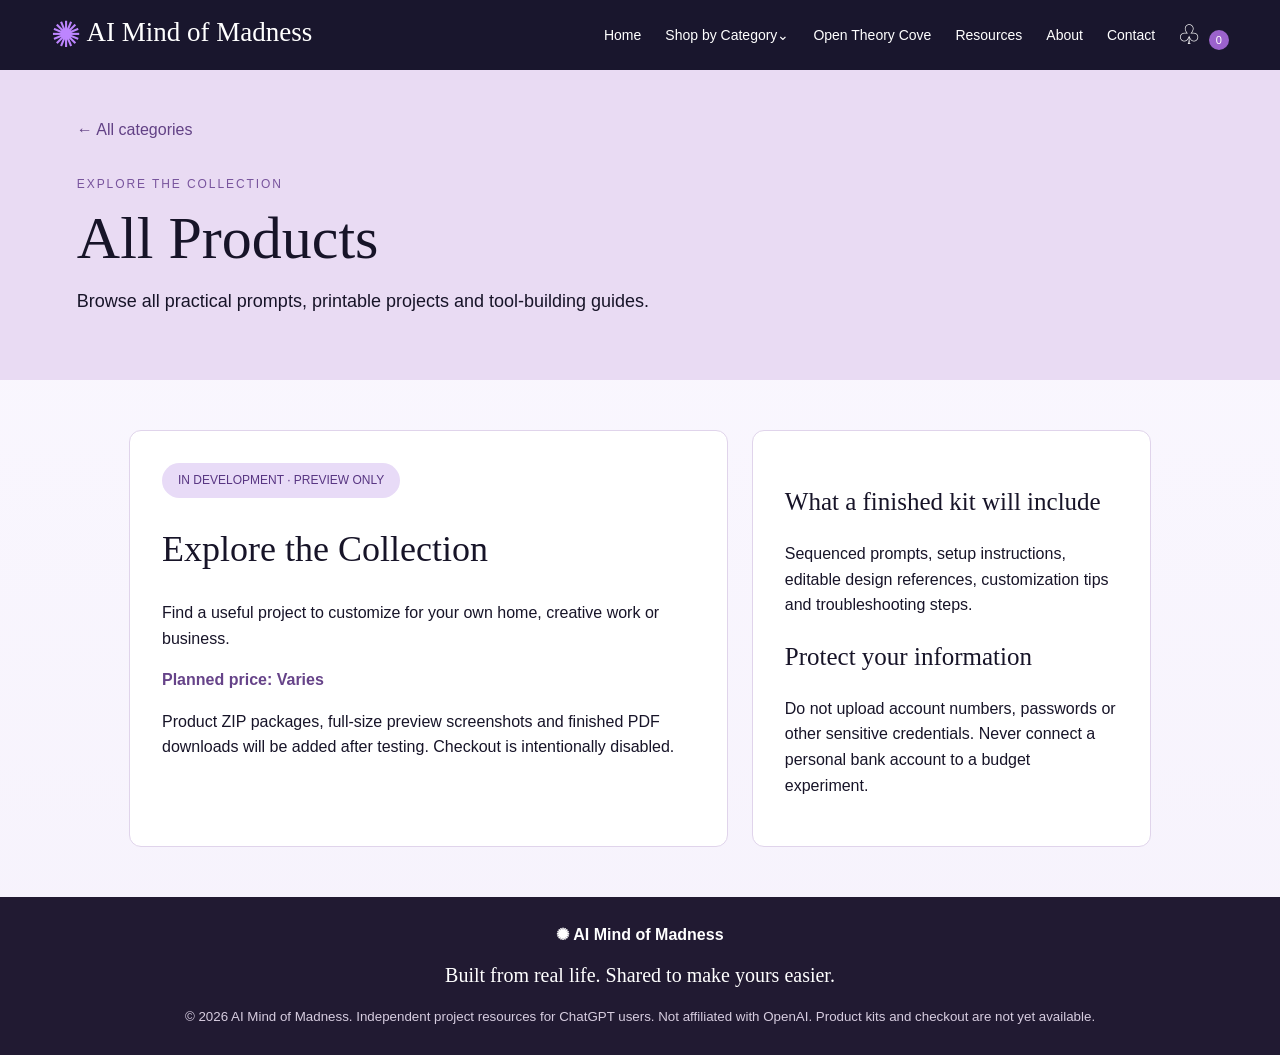
==== all-products.html @ a6c12e16 "Publish rebuilt AI Mind of Madness storefront and six category pages; preserve old site separately" ====
<!doctype html><html lang="en"><head><meta charset="utf-8"><meta name="viewport" content="width=device-width,initial-scale=1"><title>All Products | AI Mind of Madness</title><meta name="description" content="Browse all practical prompts, printable projects and tool-building guides."><link rel="stylesheet" href="/style.css"><script src="/site.js" defer></script></head><body><a class="skip" href="#main">Skip to content</a><header class="top"><a class="brand" href="/"><span class="brain">✺</span> AI Mind of Madness</a><button class="menu-toggle" aria-expanded="false" aria-controls="nav">☰ <span class="sr">Open menu</span></button><nav id="nav" aria-label="Main menu"><a href="/">Home</a><div class="drop"><button class="dropbtn" aria-expanded="false">Shop by Category⌄</button><div class="dropdown"><a href="/household.html">Household Tools & Tips</a><a href="/open-theory-cove.html">Open Theory Cove</a><a href="/etsy-sellers.html">Etsy Sellers</a><a href="/amazon-kdp.html">Amazon KDP Sellers</a><a href="/business.html">Business & Productivity</a><a href="/all-products.html">All Products</a></div></div><a href="/open-theory-cove.html">Open Theory Cove</a><a href="/#how">Resources</a><a href="/#about">About</a><a href="mailto:hello@aimindofmadness.com">Contact</a></nav><span class="cart" title="Purchases not yet available">♧ <small>0</small></span></header><main id="main"><section class="inner-hero"><div class="inner-photo" style="background-image:url('https://images.unsplash.com/photo-1456324504439-367cee3b3c32?auto=format&fit=crop&w=1400&q=80')"></div><div class="inner-content"><a href="/#categories">← All categories</a><span class="eyebrow">EXPLORE THE COLLECTION</span><h1>All Products</h1><p>Browse all practical prompts, printable projects and tool-building guides.</p></div></section><section class="inner-body"><article class="product"><span class="pill">IN DEVELOPMENT · PREVIEW ONLY</span><h2>Explore the Collection</h2><p>Find a useful project to customize for your own home, creative work or business.</p><p class="price">Planned price: Varies</p><p>Product ZIP packages, full-size preview screenshots and finished PDF downloads will be added after testing. Checkout is intentionally disabled.</p></article><aside class="product"><h3>What a finished kit will include</h3><p>Sequenced prompts, setup instructions, editable design references, customization tips and troubleshooting steps.</p><h3>Protect your information</h3><p>Do not upload account numbers, passwords or other sensitive credentials. Never connect a personal bank account to a budget experiment.</p></aside></section></main><footer><strong>✺ AI Mind of Madness</strong><p>Built from real life. Shared to make yours easier.</p><small>© 2026 AI Mind of Madness. Independent project resources for ChatGPT users. Not affiliated with OpenAI. Product kits and checkout are not yet available.</small></footer></body></html>
---- style.css ----
:root{--dark:#19162d;--purple:#65408d;--lav:#eee5fa;--ink:#171428;--line:#d7c4ec}*{box-sizing:border-box}html{scroll-behavior:smooth}body{margin:0;color:var(--ink);font-family:Arial,Helvetica,sans-serif;background:linear-gradient(#fbf9ff,#f6f2fc)}a{text-decoration:none;color:inherit}button{font:inherit;cursor:pointer}.skip{position:absolute;left:-9999px}.skip:focus{left:12px;top:12px;z-index:99;background:white;padding:12px}.top{height:70px;display:flex;align-items:center;gap:22px;padding:0 4%;background:var(--dark);color:white;position:relative;z-index:10}.brand{font:27px Georgia,serif;white-space:nowrap}.brain{color:#bd85ff;font-size:36px;vertical-align:middle}.top nav{display:flex;align-items:center;gap:24px;margin-left:auto;font-size:14px}.top nav>a:hover,.dropbtn:hover{color:#dfb9ff}.drop{position:relative}.dropbtn{background:none;border:none;color:inherit;padding:14px 0}.dropdown{display:none;position:absolute;top:100%;background:#fff;box-shadow:0 12px 25px #0003;color:#1b162e;min-width:215px;padding:8px;border-radius:5px}.drop:hover .dropdown,.drop.open .dropdown{display:grid}.dropdown a{padding:11px;border-radius:3px}.dropdown a:hover{background:#f0e7fb}.cart{font-size:27px;white-space:nowrap}.cart small{background:#9b62cc;border-radius:20px;font-size:11px;padding:4px 7px}.menu-toggle{display:none;color:#fff;background:none;border:0}.hero{position:relative;min-height:320px;isolation:isolate;overflow:hidden;background:radial-gradient(ellipse at 50% 45%,#70537b,#1f1933)}.hero-bg{position:absolute;inset:0;z-index:-1;background:linear-gradient(90deg,#1a152d44,#39264188 33%,#39264188 68%,#1a152d33),url('https://images.unsplash.com/photo-1497366216548-37526070297c?auto=format&fit=crop&w=1800&q=80') center/cover;filter:saturate(.85)}.hero-copy{text-align:center;padding:34px 4% 25px;color:#fff}.hero h1{font:clamp(29px,3.4vw,51px) Georgia,serif;margin:0 0 14px;text-shadow:0 2px 15px #211229}.hero-copy>p{max-width:850px;margin:0 auto;font-size:clamp(15px,1.5vw,20px);line-height:1.6}.benefits{display:flex;justify-content:center;gap:clamp(18px,5vw,85px);margin-top:28px}.benefits>div{text-align:left;display:grid;grid-template-columns:45px 1fr;column-gap:14px}.benefits span{grid-row:span 2;width:44px;height:44px;border-radius:50%;display:grid;place-items:center;background:#dec9fa;color:#533478;font-size:25px}.benefits b{font-size:15px;align-self:end}.benefits small{font-size:12px;align-self:start;margin-top:6px}.browse{padding:20px 2.5% 14px}.section-title{text-align:center;font:clamp(27px,3vw,39px) Georgia,serif;margin:0 0 20px}.cards{display:grid;grid-template-columns:repeat(6,minmax(0,1fr));gap:12px}.cat{border-radius:11px;overflow:hidden;min-height:215px;position:relative;background:#ede2f7;box-shadow:0 5px 14px #523b6820;display:flex;flex-direction:column}.c1{background:#e7eddd}.c2{background:#e9def8}.c3{background:#ffe7e1}.c4{background:#d8eaf9}.c5{background:#dfeded}.c6{background:#eee2f0}.cat-photo{height:77px;background-size:cover;background-position:center;opacity:.82}.cat-info{padding:0 13px 38px;position:relative;flex:1}.cat-icon{position:absolute;right:12px;top:-33px;font-size:28px;color:#48246d;background:#fffd;padding:2px 7px;border-radius:8px}.cat h3{font:clamp(18px,1.55vw,25px) Georgia,serif;line-height:1.07;margin:10px 0}.cat p{font-size:12px;line-height:1.45;margin:0}.arrow{position:absolute;right:10px;bottom:10px;background:#8863ae;color:white;border-radius:50%;padding:6px}.cat:hover{transform:translateY(-3px)}.feature-wrap{display:grid;grid-template-columns:2.2fr 1fr;gap:16px;padding:15px 2.5% 35px}.feature{display:grid;grid-template-columns:1.05fr 1fr;background:#fcfaff;border:1px solid #e4d9ee;border-radius:12px;overflow:hidden}.feature-image{background:linear-gradient(135deg,#c8d5bf,#f2dff4);padding:25px;display:grid;place-items:center}.screen{background:#f9f6ff;border:9px solid #33303a;border-radius:13px;width:100%;max-width:410px;box-shadow:0 22px 20px #21142544;padding-bottom:12px}.screen-bar{background:#725098;color:white;padding:14px 10px;font-size:12px}.screen-bar i{float:right;font-size:10px}.metrics{display:flex;gap:5px;padding:9px}.metrics span{flex:1;background:#e9d5fb;padding:9px 4px;font-size:9px;text-align:center}.metrics span:nth-child(2){background:#f3d8ed}.metrics span:nth-child(3){background:#d7ebe6}.metrics b{font-size:14px;display:block;margin-top:4px}.graph{display:flex;align-items:end;gap:11px;height:76px;margin:4px 15px 0;border-bottom:2px solid #ccc}.graph i{background:#baa2df;flex:1;max-width:37px}.feature-copy{padding:25px 27px}.pill{font-size:12px;border-radius:100px;background:#e8dbf7;color:#583582;display:inline-block;padding:8px 16px}.feature-copy h2,.how h2{font:clamp(23px,2vw,34px) Georgia,serif;margin:16px 0}.feature-copy p,.how p{font-size:14px;line-height:1.6}.actions{display:flex;gap:10px;flex-wrap:wrap;margin-top:19px}.btn{background:#8258ac;color:#fff;border-radius:8px;padding:12px 18px;display:inline-block;font-size:13px}.btn.outline{background:transparent;border:1px solid #8258ac;color:#53337a}.how{background:#eee4f8;border-radius:13px;padding:18px 26px}.how ol{counter-reset:steps;list-style:none;padding:0}.how li{counter-increment:steps;display:flex;align-items:center;gap:13px;font-size:14px;margin:16px 0}.how li:before{content:counter(steps);background:#d7bcef;color:#3b2159;font-weight:bold;border-radius:50%;padding:10px 14px}.values{padding:23px 3%;display:grid;grid-template-columns:repeat(4,1fr);background:linear-gradient(90deg,#ebdffc,#e7def3)}.values>div{border-right:1px solid #ad8bc9;padding:0 20px}.values>div:last-child{border:0}.values b{display:block;font-size:14px}.values small{display:block;margin:7px 0 0 28px;font-size:12px}.note{text-align:center;padding:28px 5%;background:#fff}.note h2{font:29px Georgia,serif}.note p{max-width:850px;margin:12px auto;line-height:1.6;font-size:14px}footer{background:#211a32;color:#fff;padding:28px 5%;text-align:center}footer p{font:20px Georgia,serif}footer small{color:#d7cde0;line-height:1.5}.inner-hero{position:relative;background:#e9dbf3;min-height:310px;display:grid;align-items:center;overflow:hidden}.inner-photo{position:absolute;inset:0;background-size:cover;background-position:center;opacity:.22}.inner-content{position:relative;max-width:900px;padding:35px 6%}.inner-content>a{display:block;color:#624185;margin-bottom:35px}.eyebrow{font-size:12px;letter-spacing:.16em;color:#78549d}.inner-content h1{font:clamp(32px,5vw,60px) Georgia,serif;margin:12px 0}.inner-content p{font-size:18px}.inner-body{display:grid;grid-template-columns:1.5fr 1fr;gap:24px;max-width:1150px;margin:auto;padding:50px 5%}.product{background:#fff;border-radius:12px;border:1px solid #e0d4eb;padding:32px;line-height:1.6}.product h2{font:36px Georgia,serif}.product h3{font:25px Georgia,serif}.price{font-weight:bold;color:#664389}@media(max-width:1050px){.cards{grid-template-columns:repeat(3,1fr)}.top nav{gap:13px}.brand{font-size:22px}.feature-wrap{grid-template-columns:1fr}}@media(max-width:680px){.top{height:64px;padding:0 3%}.brand{font-size:19px}.menu-toggle{display:block;margin-left:auto}.top nav{display:none;position:absolute;top:64px;left:0;right:0;background:#211a32;padding:16px;flex-direction:column;align-items:stretch}.top nav.open{display:flex}.dropdown{position:static}.hero{min-height:390px}.hero-copy{padding-top:44px}.benefits{flex-wrap:wrap;gap:16px;justify-content:flex-start}.benefits>div{min-width:42%}.benefits b{font-size:12px}.benefits small{font-size:10px}.cards{grid-template-columns:repeat(2,1fr)}.feature{grid-template-columns:1fr}.feature-image{min-height:235px}.feature-wrap{padding:14px 3%}.values{grid-template-columns:1fr 1fr;gap:20px}.values>div{border:0;padding:0}.inner-body{grid-template-columns:1fr}.cat h3{font-size:20px}}
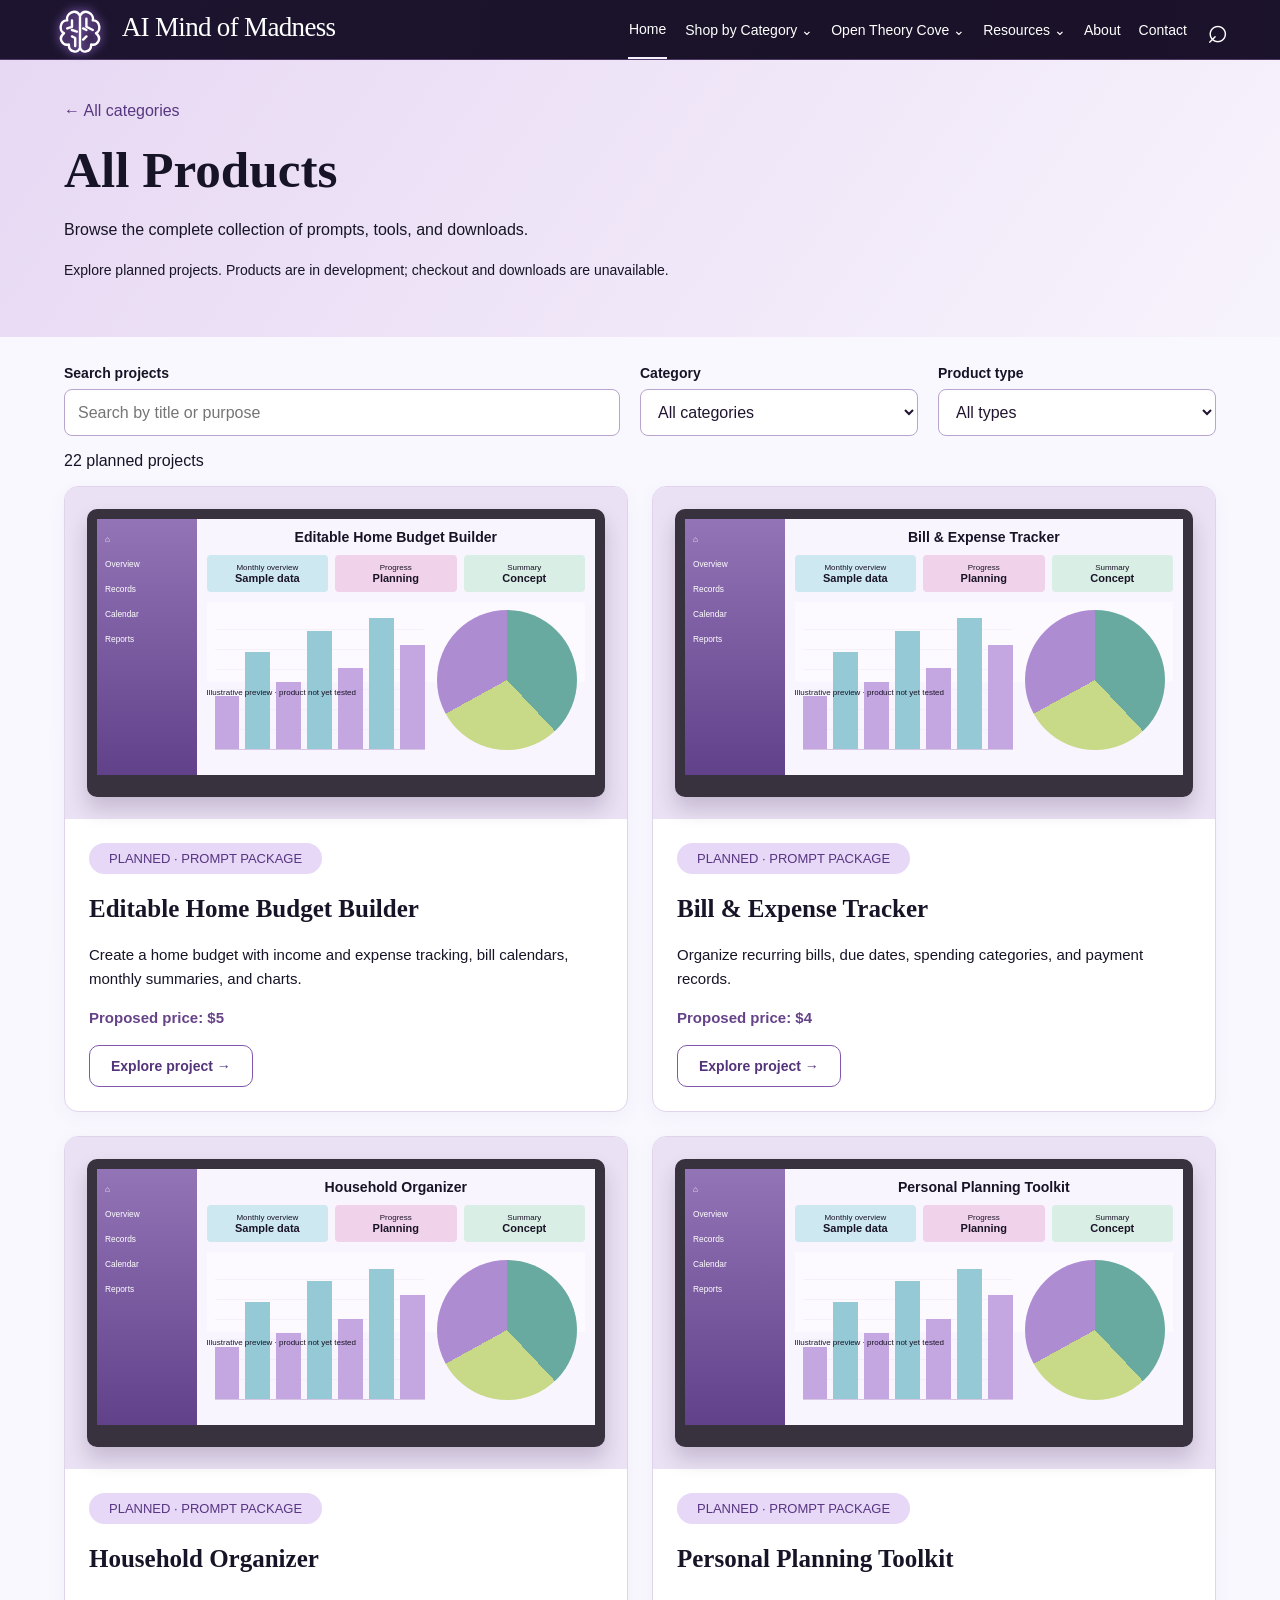
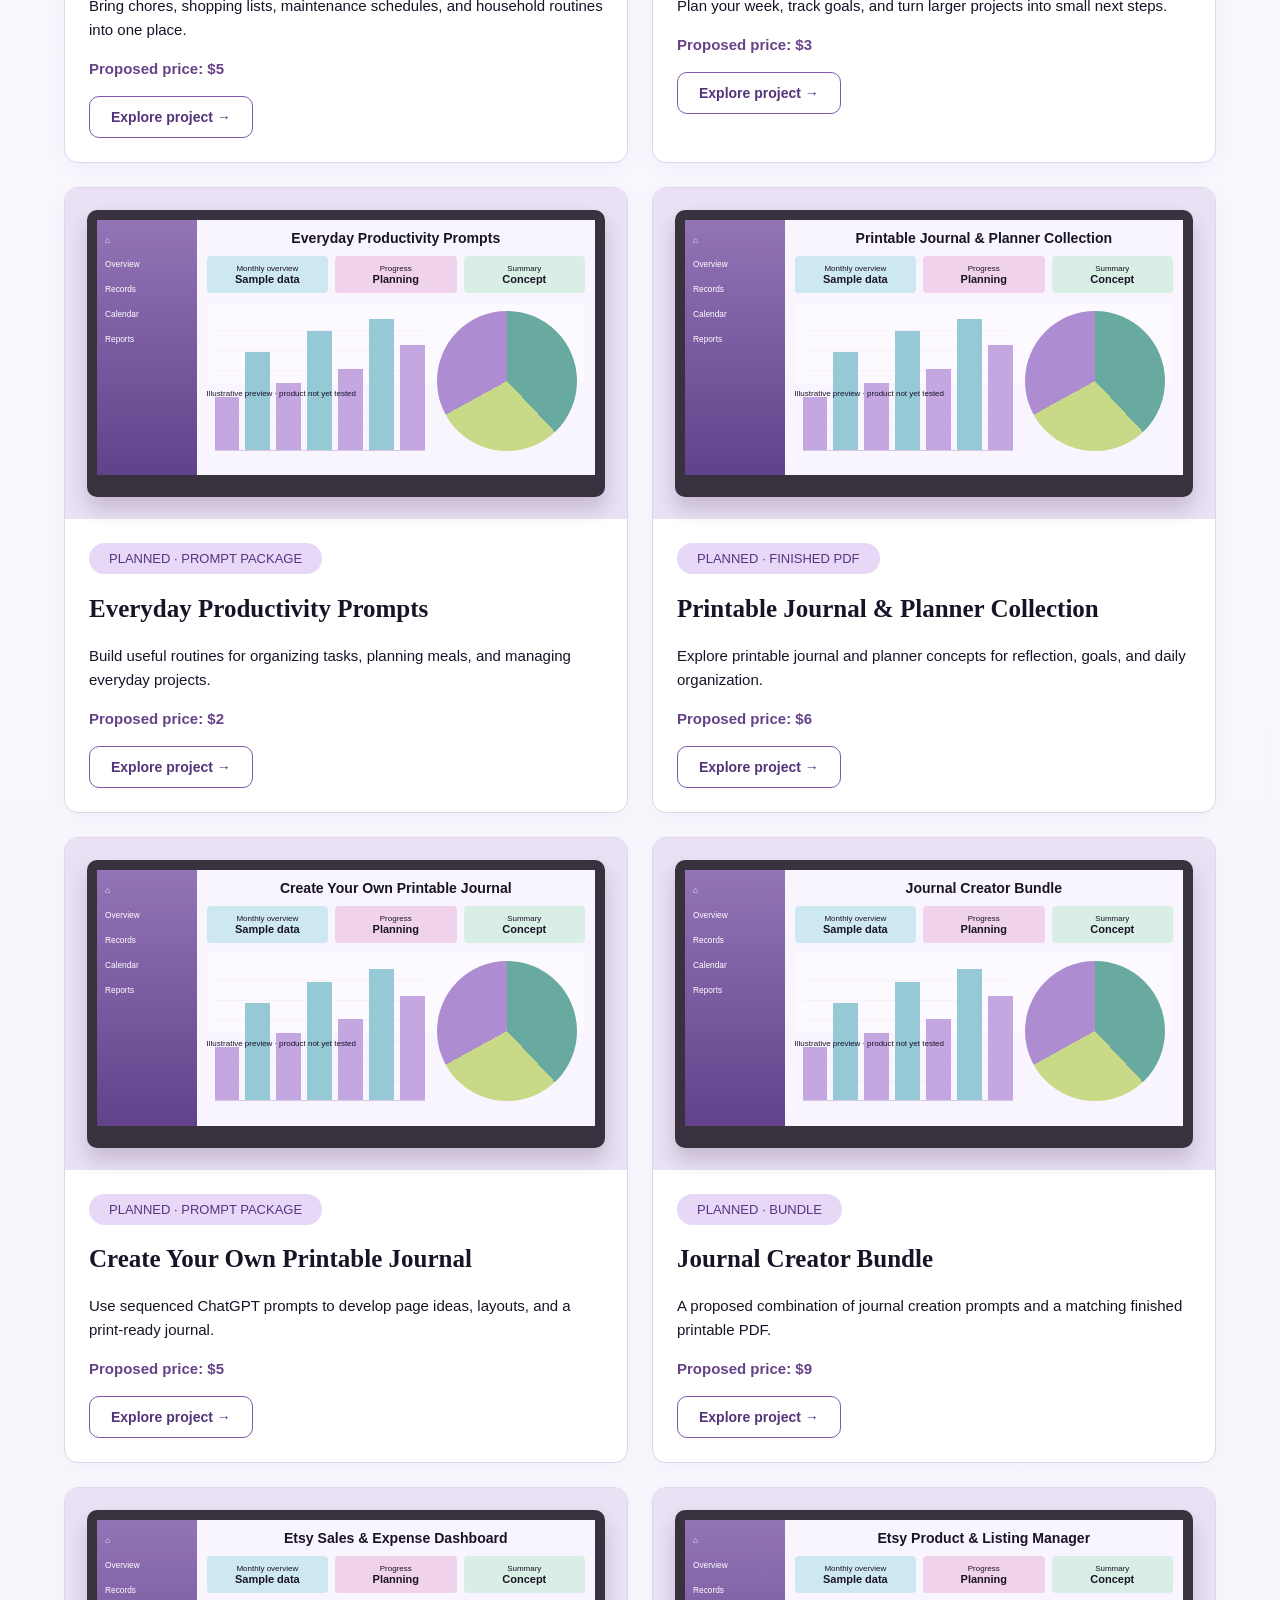
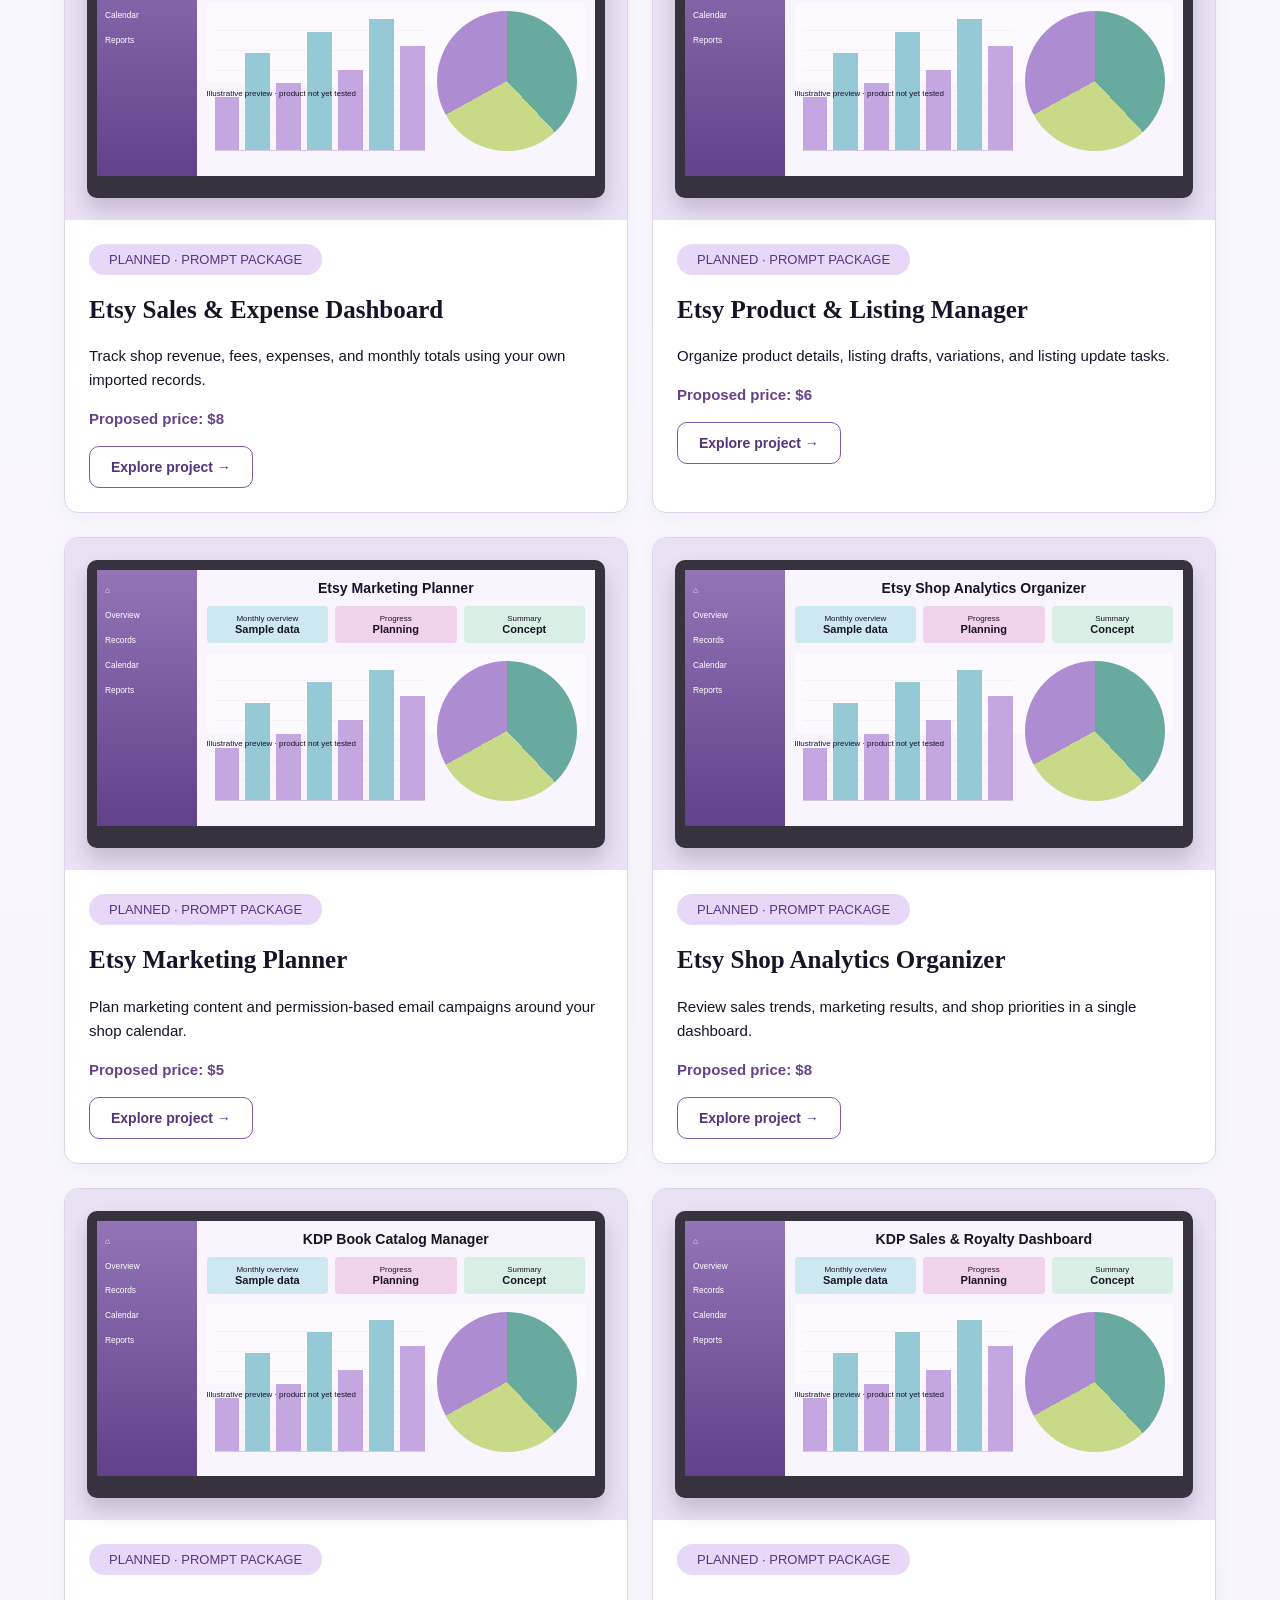
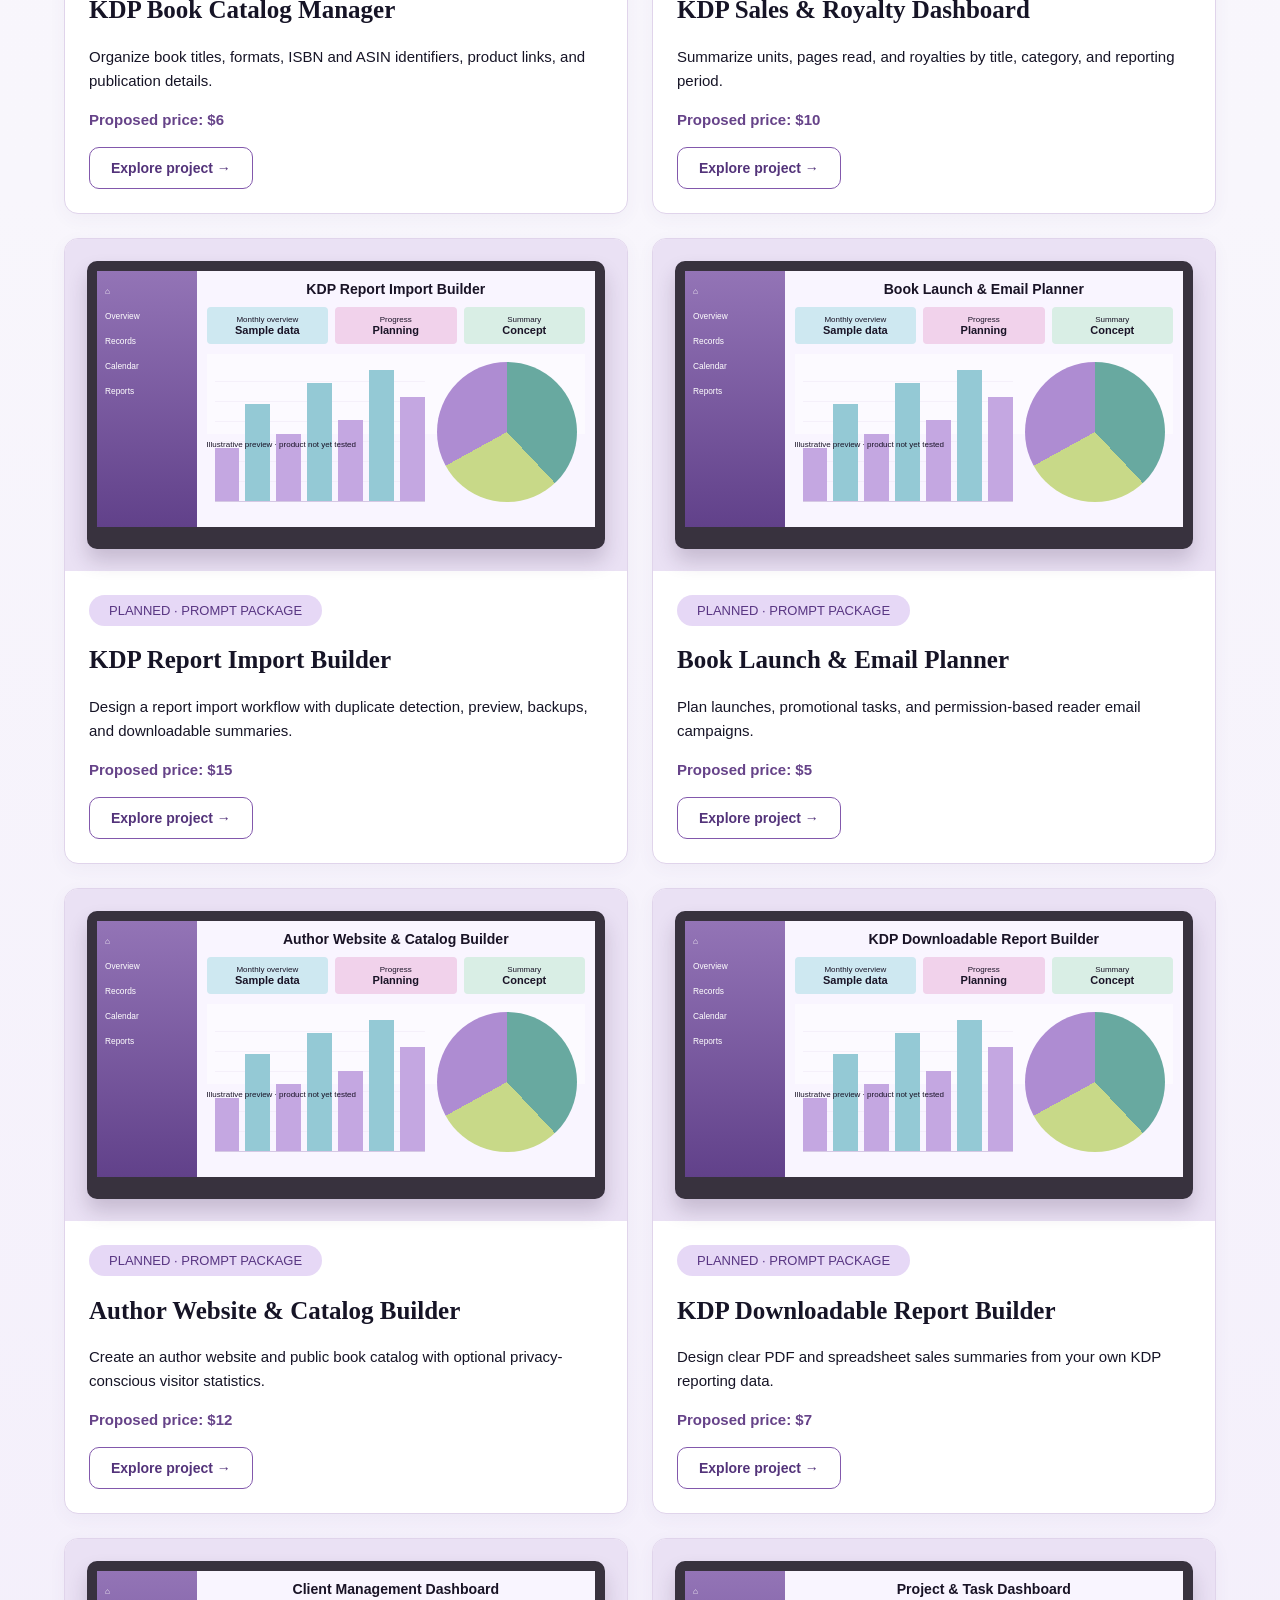
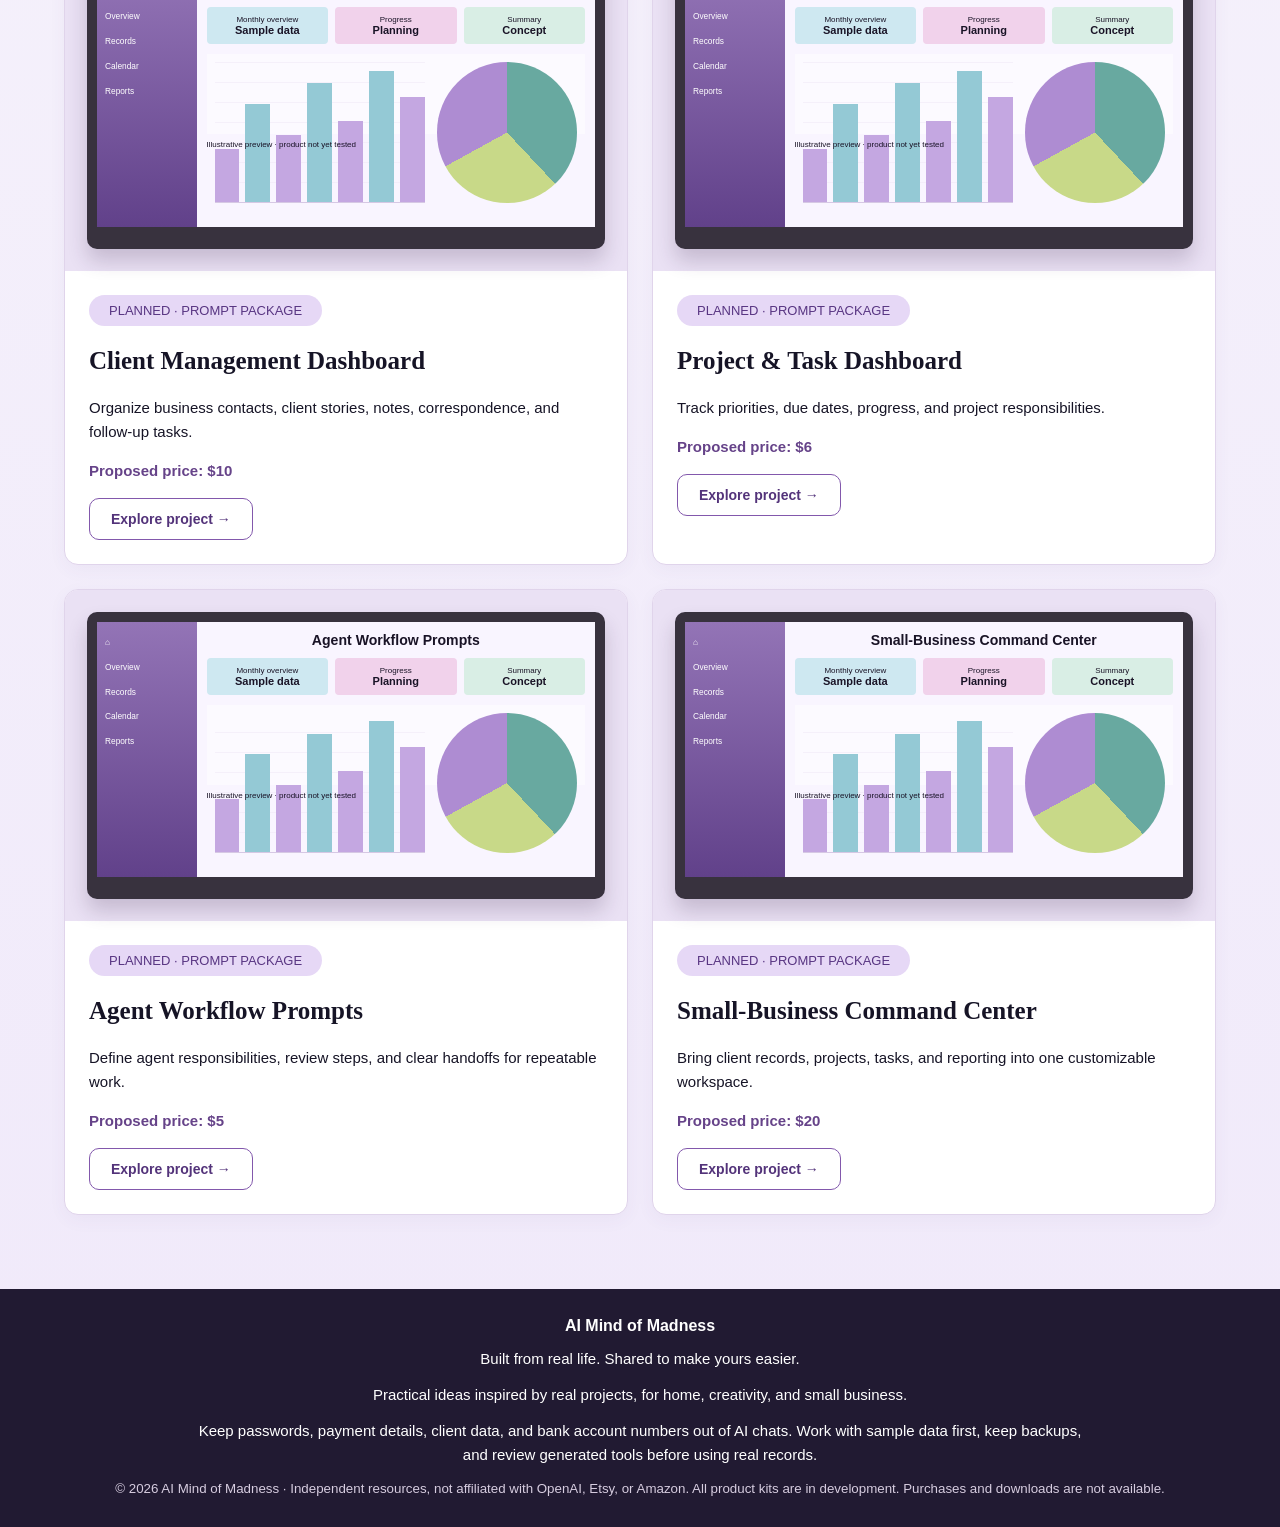
==== commit 47a1939a: "Use refreshed shared design assets: all-products.html" ====
--- a/all-products.html
+++ b/all-products.html
@@ -1 +1 @@
-<!doctype html><html lang="en"><head><meta charset="utf-8"><meta name="viewport" content="width=device-width,initial-scale=1"><title>All Products | AI Mind of Madness</title><meta name="description" content="Browse all practical prompts, printable projects and tool-building guides."><link rel="stylesheet" href="/style.css"><script src="/site.js" defer></script></head><body><a class="skip" href="#main">Skip to content</a><header class="top"><a class="brand" href="/"><span class="brain">✺</span> AI Mind of Madness</a><button class="menu-toggle" aria-expanded="false" aria-controls="nav">☰ <span class="sr">Open menu</span></button><nav id="nav" aria-label="Main menu"><a href="/">Home</a><div class="drop"><button class="dropbtn" aria-expanded="false">Shop by Category⌄</button><div class="dropdown"><a href="/household.html">Household Tools & Tips</a><a href="/open-theory-cove.html">Open Theory Cove</a><a href="/etsy-sellers.html">Etsy Sellers</a><a href="/amazon-kdp.html">Amazon KDP Sellers</a><a href="/business.html">Business & Productivity</a><a href="/all-products.html">All Products</a></div></div><a href="/open-theory-cove.html">Open Theory Cove</a><a href="/#how">Resources</a><a href="/#about">About</a><a href="mailto:hello@aimindofmadness.com">Contact</a></nav><span class="cart" title="Purchases not yet available">♧ <small>0</small></span></header><main id="main"><section class="inner-hero"><div class="inner-photo" style="background-image:url('https://images.unsplash.com/photo-1456324504439-367cee3b3c32?auto=format&fit=crop&w=1400&q=80')"></div><div class="inner-content"><a href="/#categories">← All categories</a><span class="eyebrow">EXPLORE THE COLLECTION</span><h1>All Products</h1><p>Browse all practical prompts, printable projects and tool-building guides.</p></div></section><section class="inner-body"><article class="product"><span class="pill">IN DEVELOPMENT · PREVIEW ONLY</span><h2>Explore the Collection</h2><p>Find a useful project to customize for your own home, creative work or business.</p><p class="price">Planned price: Varies</p><p>Product ZIP packages, full-size preview screenshots and finished PDF downloads will be added after testing. Checkout is intentionally disabled.</p></article><aside class="product"><h3>What a finished kit will include</h3><p>Sequenced prompts, setup instructions, editable design references, customization tips and troubleshooting steps.</p><h3>Protect your information</h3><p>Do not upload account numbers, passwords or other sensitive credentials. Never connect a personal bank account to a budget experiment.</p></aside></section></main><footer><strong>✺ AI Mind of Madness</strong><p>Built from real life. Shared to make yours easier.</p><small>© 2026 AI Mind of Madness. Independent project resources for ChatGPT users. Not affiliated with OpenAI. Product kits and checkout are not yet available.</small></footer></body></html>+<!doctype html><html lang="en"><head><meta charset="utf-8"><meta name="viewport" content="width=device-width,initial-scale=1"><title>All Products | AI Mind of Madness</title><meta name="description" content="Browse all practical prompts, printable projects and tool-building guides."><link rel="stylesheet" href="/style.css?v=approved3"><script src="/site.js?v=approved3" defer></script></head><body><a class="skip" href="#main">Skip to content</a><header class="top"><a class="brand" href="/"><span class="brain">✺</span> AI Mind of Madness</a><button class="menu-toggle" aria-expanded="false" aria-controls="nav">☰ <span class="sr">Open menu</span></button><nav id="nav" aria-label="Main menu"><a href="/">Home</a><div class="drop"><button class="dropbtn" aria-expanded="false">Shop by Category⌄</button><div class="dropdown"><a href="/household.html">Household Tools & Tips</a><a href="/open-theory-cove.html">Open Theory Cove</a><a href="/etsy-sellers.html">Etsy Sellers</a><a href="/amazon-kdp.html">Amazon KDP Sellers</a><a href="/business.html">Business & Productivity</a><a href="/all-products.html">All Products</a></div></div><a href="/open-theory-cove.html">Open Theory Cove</a><a href="/#how">Resources</a><a href="/#about">About</a><a href="mailto:mktvisibility@gmail.com">Contact</a></nav><span class="cart" title="Purchases not yet available">♧ <small>0</small></span></header><main id="main"><section class="inner-hero"><div class="inner-photo" style="background-image:url('https://images.unsplash.com/photo-1456324504439-367cee3b3c32?auto=format&fit=crop&w=1400&q=80')"></div><div class="inner-content"><a href="/#categories">← All categories</a><span class="eyebrow">EXPLORE THE COLLECTION</span><h1>All Products</h1><p>Browse all practical prompts, printable projects and tool-building guides.</p></div></section><section class="inner-body"><article class="product"><span class="pill">IN DEVELOPMENT · PREVIEW ONLY</span><h2>Explore the Collection</h2><p>Find a useful project to customize for your own home, creative work or business.</p><p class="price">Planned price: Varies</p><p>Product ZIP packages, full-size preview screenshots and finished PDF downloads will be added after testing. Checkout is intentionally disabled.</p></article><aside class="product"><h3>What a finished kit will include</h3><p>Sequenced prompts, setup instructions, editable design references, customization tips and troubleshooting steps.</p><h3>Protect your information</h3><p>Do not upload account numbers, passwords or other sensitive credentials. Never connect a personal bank account to a budget experiment.</p></aside></section></main><footer><strong>✺ AI Mind of Madness</strong><p>Built from real life. Shared to make yours easier.</p><small>© 2026 AI Mind of Madness. Independent project resources for ChatGPT users. Not affiliated with OpenAI. Product kits and checkout are not yet available.</small></footer></body></html>
--- a/style.css
+++ b/style.css
@@ -1 +1,78 @@
-:root{--dark:#19162d;--purple:#65408d;--lav:#eee5fa;--ink:#171428;--line:#d7c4ec}*{box-sizing:border-box}html{scroll-behavior:smooth}body{margin:0;color:var(--ink);font-family:Arial,Helvetica,sans-serif;background:linear-gradient(#fbf9ff,#f6f2fc)}a{text-decoration:none;color:inherit}button{font:inherit;cursor:pointer}.skip{position:absolute;left:-9999px}.skip:focus{left:12px;top:12px;z-index:99;background:white;padding:12px}.top{height:70px;display:flex;align-items:center;gap:22px;padding:0 4%;background:var(--dark);color:white;position:relative;z-index:10}.brand{font:27px Georgia,serif;white-space:nowrap}.brain{color:#bd85ff;font-size:36px;vertical-align:middle}.top nav{display:flex;align-items:center;gap:24px;margin-left:auto;font-size:14px}.top nav>a:hover,.dropbtn:hover{color:#dfb9ff}.drop{position:relative}.dropbtn{background:none;border:none;color:inherit;padding:14px 0}.dropdown{display:none;position:absolute;top:100%;background:#fff;box-shadow:0 12px 25px #0003;color:#1b162e;min-width:215px;padding:8px;border-radius:5px}.drop:hover .dropdown,.drop.open .dropdown{display:grid}.dropdown a{padding:11px;border-radius:3px}.dropdown a:hover{background:#f0e7fb}.cart{font-size:27px;white-space:nowrap}.cart small{background:#9b62cc;border-radius:20px;font-size:11px;padding:4px 7px}.menu-toggle{display:none;color:#fff;background:none;border:0}.hero{position:relative;min-height:320px;isolation:isolate;overflow:hidden;background:radial-gradient(ellipse at 50% 45%,#70537b,#1f1933)}.hero-bg{position:absolute;inset:0;z-index:-1;background:linear-gradient(90deg,#1a152d44,#39264188 33%,#39264188 68%,#1a152d33),url('https://images.unsplash.com/photo-1497366216548-37526070297c?auto=format&fit=crop&w=1800&q=80') center/cover;filter:saturate(.85)}.hero-copy{text-align:center;padding:34px 4% 25px;color:#fff}.hero h1{font:clamp(29px,3.4vw,51px) Georgia,serif;margin:0 0 14px;text-shadow:0 2px 15px #211229}.hero-copy>p{max-width:850px;margin:0 auto;font-size:clamp(15px,1.5vw,20px);line-height:1.6}.benefits{display:flex;justify-content:center;gap:clamp(18px,5vw,85px);margin-top:28px}.benefits>div{text-align:left;display:grid;grid-template-columns:45px 1fr;column-gap:14px}.benefits span{grid-row:span 2;width:44px;height:44px;border-radius:50%;display:grid;place-items:center;background:#dec9fa;color:#533478;font-size:25px}.benefits b{font-size:15px;align-self:end}.benefits small{font-size:12px;align-self:start;margin-top:6px}.browse{padding:20px 2.5% 14px}.section-title{text-align:center;font:clamp(27px,3vw,39px) Georgia,serif;margin:0 0 20px}.cards{display:grid;grid-template-columns:repeat(6,minmax(0,1fr));gap:12px}.cat{border-radius:11px;overflow:hidden;min-height:215px;position:relative;background:#ede2f7;box-shadow:0 5px 14px #523b6820;display:flex;flex-direction:column}.c1{background:#e7eddd}.c2{background:#e9def8}.c3{background:#ffe7e1}.c4{background:#d8eaf9}.c5{background:#dfeded}.c6{background:#eee2f0}.cat-photo{height:77px;background-size:cover;background-position:center;opacity:.82}.cat-info{padding:0 13px 38px;position:relative;flex:1}.cat-icon{position:absolute;right:12px;top:-33px;font-size:28px;color:#48246d;background:#fffd;padding:2px 7px;border-radius:8px}.cat h3{font:clamp(18px,1.55vw,25px) Georgia,serif;line-height:1.07;margin:10px 0}.cat p{font-size:12px;line-height:1.45;margin:0}.arrow{position:absolute;right:10px;bottom:10px;background:#8863ae;color:white;border-radius:50%;padding:6px}.cat:hover{transform:translateY(-3px)}.feature-wrap{display:grid;grid-template-columns:2.2fr 1fr;gap:16px;padding:15px 2.5% 35px}.feature{display:grid;grid-template-columns:1.05fr 1fr;background:#fcfaff;border:1px solid #e4d9ee;border-radius:12px;overflow:hidden}.feature-image{background:linear-gradient(135deg,#c8d5bf,#f2dff4);padding:25px;display:grid;place-items:center}.screen{background:#f9f6ff;border:9px solid #33303a;border-radius:13px;width:100%;max-width:410px;box-shadow:0 22px 20px #21142544;padding-bottom:12px}.screen-bar{background:#725098;color:white;padding:14px 10px;font-size:12px}.screen-bar i{float:right;font-size:10px}.metrics{display:flex;gap:5px;padding:9px}.metrics span{flex:1;background:#e9d5fb;padding:9px 4px;font-size:9px;text-align:center}.metrics span:nth-child(2){background:#f3d8ed}.metrics span:nth-child(3){background:#d7ebe6}.metrics b{font-size:14px;display:block;margin-top:4px}.graph{display:flex;align-items:end;gap:11px;height:76px;margin:4px 15px 0;border-bottom:2px solid #ccc}.graph i{background:#baa2df;flex:1;max-width:37px}.feature-copy{padding:25px 27px}.pill{font-size:12px;border-radius:100px;background:#e8dbf7;color:#583582;display:inline-block;padding:8px 16px}.feature-copy h2,.how h2{font:clamp(23px,2vw,34px) Georgia,serif;margin:16px 0}.feature-copy p,.how p{font-size:14px;line-height:1.6}.actions{display:flex;gap:10px;flex-wrap:wrap;margin-top:19px}.btn{background:#8258ac;color:#fff;border-radius:8px;padding:12px 18px;display:inline-block;font-size:13px}.btn.outline{background:transparent;border:1px solid #8258ac;color:#53337a}.how{background:#eee4f8;border-radius:13px;padding:18px 26px}.how ol{counter-reset:steps;list-style:none;padding:0}.how li{counter-increment:steps;display:flex;align-items:center;gap:13px;font-size:14px;margin:16px 0}.how li:before{content:counter(steps);background:#d7bcef;color:#3b2159;font-weight:bold;border-radius:50%;padding:10px 14px}.values{padding:23px 3%;display:grid;grid-template-columns:repeat(4,1fr);background:linear-gradient(90deg,#ebdffc,#e7def3)}.values>div{border-right:1px solid #ad8bc9;padding:0 20px}.values>div:last-child{border:0}.values b{display:block;font-size:14px}.values small{display:block;margin:7px 0 0 28px;font-size:12px}.note{text-align:center;padding:28px 5%;background:#fff}.note h2{font:29px Georgia,serif}.note p{max-width:850px;margin:12px auto;line-height:1.6;font-size:14px}footer{background:#211a32;color:#fff;padding:28px 5%;text-align:center}footer p{font:20px Georgia,serif}footer small{color:#d7cde0;line-height:1.5}.inner-hero{position:relative;background:#e9dbf3;min-height:310px;display:grid;align-items:center;overflow:hidden}.inner-photo{position:absolute;inset:0;background-size:cover;background-position:center;opacity:.22}.inner-content{position:relative;max-width:900px;padding:35px 6%}.inner-content>a{display:block;color:#624185;margin-bottom:35px}.eyebrow{font-size:12px;letter-spacing:.16em;color:#78549d}.inner-content h1{font:clamp(32px,5vw,60px) Georgia,serif;margin:12px 0}.inner-content p{font-size:18px}.inner-body{display:grid;grid-template-columns:1.5fr 1fr;gap:24px;max-width:1150px;margin:auto;padding:50px 5%}.product{background:#fff;border-radius:12px;border:1px solid #e0d4eb;padding:32px;line-height:1.6}.product h2{font:36px Georgia,serif}.product h3{font:25px Georgia,serif}.price{font-weight:bold;color:#664389}@media(max-width:1050px){.cards{grid-template-columns:repeat(3,1fr)}.top nav{gap:13px}.brand{font-size:22px}.feature-wrap{grid-template-columns:1fr}}@media(max-width:680px){.top{height:64px;padding:0 3%}.brand{font-size:19px}.menu-toggle{display:block;margin-left:auto}.top nav{display:none;position:absolute;top:64px;left:0;right:0;background:#211a32;padding:16px;flex-direction:column;align-items:stretch}.top nav.open{display:flex}.dropdown{position:static}.hero{min-height:390px}.hero-copy{padding-top:44px}.benefits{flex-wrap:wrap;gap:16px;justify-content:flex-start}.benefits>div{min-width:42%}.benefits b{font-size:12px}.benefits small{font-size:10px}.cards{grid-template-columns:repeat(2,1fr)}.feature{grid-template-columns:1fr}.feature-image{min-height:235px}.feature-wrap{padding:14px 3%}.values{grid-template-columns:1fr 1fr;gap:20px}.values>div{border:0;padding:0}.inner-body{grid-template-columns:1fr}.cat h3{font-size:20px}}+:root{--dark:#19162d;--purple:#65408d;--lav:#eee5fa;--ink:#171428;--line:#d7c4ec}*{box-sizing:border-box}html{scroll-behavior:smooth}body{margin:0;color:var(--ink);font-family:Arial,Helvetica,sans-serif;background:linear-gradient(#fbf9ff,#f6f2fc)}a{text-decoration:none;color:inherit}button{font:inherit;cursor:pointer}.skip{position:absolute;left:-9999px}.skip:focus{left:12px;top:12px;z-index:99;background:white;padding:12px}.top{height:70px;display:flex;align-items:center;gap:22px;padding:0 4%;background:var(--dark);color:white;position:relative;z-index:10}.brand{font:27px Georgia,serif;white-space:nowrap}.brain{color:#bd85ff;font-size:36px;vertical-align:middle}.top nav{display:flex;align-items:center;gap:24px;margin-left:auto;font-size:14px}.top nav>a:hover,.dropbtn:hover{color:#dfb9ff}.drop{position:relative}.dropbtn{background:none;border:none;color:inherit;padding:14px 0}.dropdown{display:none;position:absolute;top:100%;background:#fff;box-shadow:0 12px 25px #0003;color:#1b162e;min-width:215px;padding:8px;border-radius:5px}.drop:hover .dropdown,.drop.open .dropdown{display:grid}.dropdown a{padding:11px;border-radius:3px}.dropdown a:hover{background:#f0e7fb}.cart{font-size:27px;white-space:nowrap}.cart small{background:#9b62cc;border-radius:20px;font-size:11px;padding:4px 7px}.menu-toggle{display:none;color:#fff;background:none;border:0}.hero{position:relative;min-height:320px;isolation:isolate;overflow:hidden;background:radial-gradient(ellipse at 50% 45%,#70537b,#1f1933)}.hero-bg{position:absolute;inset:0;z-index:-1;background:linear-gradient(90deg,#1a152d44,#39264188 33%,#39264188 68%,#1a152d33),url('https://images.unsplash.com/photo-1497366216548-37526070297c?auto=format&fit=crop&w=1800&q=80') center/cover;filter:saturate(.85)}.hero-copy{text-align:center;padding:34px 4% 25px;color:#fff}.hero h1{font:clamp(29px,3.4vw,51px) Georgia,serif;margin:0 0 14px;text-shadow:0 2px 15px #211229}.hero-copy>p{max-width:850px;margin:0 auto;font-size:clamp(15px,1.5vw,20px);line-height:1.6}.benefits{display:flex;justify-content:center;gap:clamp(18px,5vw,85px);margin-top:28px}.benefits>div{text-align:left;display:grid;grid-template-columns:45px 1fr;column-gap:14px}.benefits span{grid-row:span 2;width:44px;height:44px;border-radius:50%;display:grid;place-items:center;background:#dec9fa;color:#533478;font-size:25px}.benefits b{font-size:15px;align-self:end}.benefits small{font-size:12px;align-self:start;margin-top:6px}.browse{padding:20px 2.5% 14px}.section-title{text-align:center;font:clamp(27px,3vw,39px) Georgia,serif;margin:0 0 20px}.cards{display:grid;grid-template-columns:repeat(6,minmax(0,1fr));gap:12px}.cat{border-radius:11px;overflow:hidden;min-height:215px;position:relative;background:#ede2f7;box-shadow:0 5px 14px #523b6820;display:flex;flex-direction:column}.c1{background:#e7eddd}.c2{background:#e9def8}.c3{background:#ffe7e1}.c4{background:#d8eaf9}.c5{background:#dfeded}.c6{background:#eee2f0}.cat-photo{height:77px;background-size:cover;background-position:center;opacity:.82}.cat-info{padding:0 13px 38px;position:relative;flex:1}.cat-icon{position:absolute;right:12px;top:-33px;font-size:28px;color:#48246d;background:#fffd;padding:2px 7px;border-radius:8px}.cat h3{font:clamp(18px,1.55vw,25px) Georgia,serif;line-height:1.07;margin:10px 0}.cat p{font-size:12px;line-height:1.45;margin:0}.arrow{position:absolute;right:10px;bottom:10px;background:#8863ae;color:white;border-radius:50%;padding:6px}.cat:hover{transform:translateY(-3px)}.feature-wrap{display:grid;grid-template-columns:2.2fr 1fr;gap:16px;padding:15px 2.5% 35px}.feature{display:grid;grid-template-columns:1.05fr 1fr;background:#fcfaff;border:1px solid #e4d9ee;border-radius:12px;overflow:hidden}.feature-image{background:linear-gradient(135deg,#c8d5bf,#f2dff4);padding:25px;display:grid;place-items:center}.screen{background:#f9f6ff;border:9px solid #33303a;border-radius:13px;width:100%;max-width:410px;box-shadow:0 22px 20px #21142544;padding-bottom:12px}.screen-bar{background:#725098;color:white;padding:14px 10px;font-size:12px}.screen-bar i{float:right;font-size:10px}.metrics{display:flex;gap:5px;padding:9px}.metrics span{flex:1;background:#e9d5fb;padding:9px 4px;font-size:9px;text-align:center}.metrics span:nth-child(2){background:#f3d8ed}.metrics span:nth-child(3){background:#d7ebe6}.metrics b{font-size:14px;display:block;margin-top:4px}.graph{display:flex;align-items:end;gap:11px;height:76px;margin:4px 15px 0;border-bottom:2px solid #ccc}.graph i{background:#baa2df;flex:1;max-width:37px}.feature-copy{padding:25px 27px}.pill{font-size:12px;border-radius:100px;background:#e8dbf7;color:#583582;display:inline-block;padding:8px 16px}.feature-copy h2,.how h2{font:clamp(23px,2vw,34px) Georgia,serif;margin:16px 0}.feature-copy p,.how p{font-size:14px;line-height:1.6}.actions{display:flex;gap:10px;flex-wrap:wrap;margin-top:19px}.btn{background:#8258ac;color:#fff;border-radius:8px;padding:12px 18px;display:inline-block;font-size:13px}.btn.outline{background:transparent;border:1px solid #8258ac;color:#53337a}.how{background:#eee4f8;border-radius:13px;padding:18px 26px}.how ol{counter-reset:steps;list-style:none;padding:0}.how li{counter-increment:steps;display:flex;align-items:center;gap:13px;font-size:14px;margin:16px 0}.how li:before{content:counter(steps);background:#d7bcef;color:#3b2159;font-weight:bold;border-radius:50%;padding:10px 14px}.values{padding:23px 3%;display:grid;grid-template-columns:repeat(4,1fr);background:linear-gradient(90deg,#ebdffc,#e7def3)}.values>div{border-right:1px solid #ad8bc9;padding:0 20px}.values>div:last-child{border:0}.values b{display:block;font-size:14px}.values small{display:block;margin:7px 0 0 28px;font-size:12px}.note{text-align:center;padding:28px 5%;background:#fff}.note h2{font:29px Georgia,serif}.note p{max-width:850px;margin:12px auto;line-height:1.6;font-size:14px}footer{background:#211a32;color:#fff;padding:28px 5%;text-align:center}footer p{font:20px Georgia,serif}footer small{color:#d7cde0;line-height:1.5}.inner-hero{position:relative;background:#e9dbf3;min-height:310px;display:grid;align-items:center;overflow:hidden}.inner-photo{position:absolute;inset:0;background-size:cover;background-position:center;opacity:.22}.inner-content{position:relative;max-width:900px;padding:35px 6%}.inner-content>a{display:block;color:#624185;margin-bottom:35px}.eyebrow{font-size:12px;letter-spacing:.16em;color:#78549d}.inner-content h1{font:clamp(32px,5vw,60px) Georgia,serif;margin:12px 0}.inner-content p{font-size:18px}.inner-body{display:grid;grid-template-columns:1.5fr 1fr;gap:24px;max-width:1150px;margin:auto;padding:50px 5%}.product{background:#fff;border-radius:12px;border:1px solid #e0d4eb;padding:32px;line-height:1.6}.product h2{font:36px Georgia,serif}.product h3{font:25px Georgia,serif}.price{font-weight:bold;color:#664389}@media(max-width:1050px){.cards{grid-template-columns:repeat(3,1fr)}.top nav{gap:13px}.brand{font-size:22px}.feature-wrap{grid-template-columns:1fr}}@media(max-width:680px){.top{height:64px;padding:0 3%}.brand{font-size:19px}.menu-toggle{display:block;margin-left:auto}.top nav{display:none;position:absolute;top:64px;left:0;right:0;background:#211a32;padding:16px;flex-direction:column;align-items:stretch}.top nav.open{display:flex}.dropdown{position:static}.hero{min-height:390px}.hero-copy{padding-top:44px}.benefits{flex-wrap:wrap;gap:16px;justify-content:flex-start}.benefits>div{min-width:42%}.benefits b{font-size:12px}.benefits small{font-size:10px}.cards{grid-template-columns:repeat(2,1fr)}.feature{grid-template-columns:1fr}.feature-image{min-height:235px}.feature-wrap{padding:14px 3%}.values{grid-template-columns:1fr 1fr;gap:20px}.values>div{border:0;padding:0}.inner-body{grid-template-columns:1fr}.cat h3{font-size:20px}}
+
+/* Mockup-aligned homepage redesign — October 2026 */
+:root{--dark:#17122a;--purple:#6f499b;--lav:#e8dcf8;--ink:#161426}
+body{background:linear-gradient(180deg,#f9f8ff 0%,#f8f6fc 63%,#f0e9fa 100%)}
+.top{height:60px;padding:0 3.9%;background:linear-gradient(100deg,#1d1530,#1a1228 65%,#1b122b);border-bottom:1px solid #9d71bc66;gap:21px}
+.brand{font:clamp(20px,2.2vw,34px) Georgia,"Times New Roman",serif;letter-spacing:-.025em}
+.brain{color:#c18df7;font-size:38px;vertical-align:-3px;margin-right:8px}
+.top nav{gap:clamp(13px,2.5vw,40px);font-size:clamp(12px,.95vw,15px)}
+.top nav>a:first-child{border-bottom:2px solid #f7f1ff;padding:20px 1px}
+.cart{font-size:25px}
+.hero{min-height:238px;background:#38203f}
+.hero-bg{background:linear-gradient(90deg,#120b2c99 0%,#49305488 22%,#513354a9 48%,#39213d88 78%,#120b2c99 100%),url('https://images.unsplash.com/photo-1497366811353-6870744d04b2?auto=format&fit=crop&w=1900&q=85') center 49%/cover;filter:none}
+.hero-copy{padding:26px 4% 17px}
+.hero h1{font:700 clamp(31px,3.2vw,45px)/1.13 Georgia,"Times New Roman",serif;margin-bottom:10px}
+.hero-copy>p{font-size:clamp(14px,1.35vw,20px);line-height:1.42;max-width:840px}
+.benefits{margin-top:26px;gap:clamp(18px,5vw,95px)}
+.benefits>div{grid-template-columns:55px 1fr;column-gap:16px}
+.benefits span{width:53px;height:53px;background:linear-gradient(130deg,#e6d7ff,#d4b9f3);box-shadow:0 3px 16px #13072122;font-size:28px;color:#4d2c78}
+.benefits b{font-size:clamp(12px,1.05vw,16px)}
+.benefits small{font-size:clamp(10px,.9vw,14px);margin-top:5px}
+.browse{padding:13px 2.3% 17px;background:linear-gradient(180deg,#f9f8fe,#faf8ff)}
+.section-title{font:700 clamp(30px,2.75vw,39px) Georgia,"Times New Roman",serif;margin:0 auto 23px;display:flex;align-items:center;justify-content:center;gap:35px}
+.section-title:before,.section-title:after{content:"";height:1px;background:#b498d8;width:30%;max-width:410px}
+.cards{grid-template-columns:repeat(6,minmax(0,1fr));gap:12px}
+.cat{height:218px;min-height:218px;border-radius:11px;box-shadow:0 8px 16px #695b7820;transition:transform .2s ease}
+.cat-photo{height:100%;position:absolute;inset:0;opacity:.75;background-size:cover;background-position:center}
+.cat:after{content:"";position:absolute;inset:0;z-index:0;pointer-events:none}
+.c1:after{background:linear-gradient(90deg,#ecf2e5ee,#ecf2e566)}
+.c2:after{background:linear-gradient(90deg,#e9def8f5,#e6d7f7ab)}
+.c3:after{background:linear-gradient(90deg,#fee2dcf5,#f6cbc2aa)}
+.c4:after{background:linear-gradient(90deg,#d9edfff0,#b9e0f8b8)}
+.c5:after{background:linear-gradient(90deg,#dfedeee9,#c8e4e7a3)}
+.c6:after{background:linear-gradient(90deg,#f0e5f1ec,#e5d4efbb)}
+.cat-info{z-index:1;padding:20px 17px 28px;display:flex;flex-direction:column;justify-content:center}
+.cat-icon{position:static;display:block;align-self:flex-start;background:none;padding:0;color:#3c235a;font-size:37px;height:41px;line-height:1}
+.cat h3{font:700 clamp(19px,1.65vw,26px)/1.05 Georgia,"Times New Roman",serif;margin:7px 0 10px}
+.cat p{font-size:clamp(11px,.88vw,14px);line-height:1.33;max-width:180px}
+.arrow{bottom:12px;right:13px;font-size:15px;background:#8061a6;padding:4px 8px}
+.feature-wrap{padding:14px 2.3% 34px;grid-template-columns:2.43fr 1fr;gap:17px}
+.feature{border-radius:13px;background:#fdfbff;grid-template-columns:1.05fr 1fr;min-height:267px}
+.feature-image{padding:14px;background:linear-gradient(135deg,#eaf0e7,#f5edfa 70%,#e0e9dc)}
+.screen{max-width:450px;border:10px solid #36303c;border-bottom:23px solid #36303c;border-radius:12px;box-shadow:0 15px 23px #29143545;transform:none}
+.screen-bar{font-size:14px;background:#76579f;padding:13px}
+.metrics{padding:10px}.metrics span{padding:11px 3px}.metrics b{font-size:18px}
+.graph{height:86px}
+.feature-copy{padding:25px 25px}
+.pill{padding:8px 20px;background:#e6d8f6;font-size:13px}
+.feature-copy h2{font:700 clamp(27px,2.2vw,34px)/1.1 Georgia,serif;margin:17px 0 9px}
+.feature-copy p{font-size:clamp(13px,1vw,16px);line-height:1.42}
+.actions{margin-top:15px}.btn{border-radius:10px;padding:12px 21px;font-weight:600;font-size:14px;background:#8560b2}
+.how{padding:22px 27px;background:linear-gradient(120deg,#f2eafa,#ede0f8);min-height:267px}
+.how h2{font:700 clamp(23px,1.9vw,30px) Georgia,serif;margin:2px 0 16px}
+.how li{font-size:clamp(12px,.95vw,15px);margin:10px 0;line-height:1.4}
+.how li:before{background:#ddc8f0;padding:9px 13px}
+.how p{font-size:13px}
+.values{background:linear-gradient(95deg,#e8ddf6,#f0e8fb 60%,#eadff7);padding:21px 3%;grid-template-columns:repeat(4,1fr)}
+.values>div{padding:0 14px}.values b{font-size:clamp(12px,1vw,16px)}.values small{font-size:clamp(11px,.8vw,13px)}
+.note{padding-top:30px}
+@media(max-width:1050px){.cards{grid-template-columns:repeat(3,minmax(0,1fr))}.feature-wrap{grid-template-columns:1fr}.top nav{gap:10px}.cat{height:225px}}
+@media(max-width:680px){.top{height:64px}.hero{min-height:380px}.hero-copy{padding:35px 5%}.hero h1{font-size:32px}.benefits{margin-top:23px;gap:16px}.benefits>div{grid-template-columns:40px 1fr}.benefits span{width:39px;height:39px;font-size:23px}.section-title{gap:10px;font-size:26px}.section-title:before,.section-title:after{width:13%}.cards{grid-template-columns:repeat(2,minmax(0,1fr))}.cat{height:220px}.cat-info{padding:10px 12px 28px}.cat h3{font-size:20px}.cat p{font-size:11px}.feature{grid-template-columns:1fr}.feature-wrap{padding:12px 3% 25px}.values{grid-template-columns:1fr 1fr;gap:15px}.top nav{gap:20px}.benefits b{font-size:12px}}
+/* Approved design proportions and responsive catalog */
+.sr{position:absolute;width:1px;height:1px;overflow:hidden;clip-path:inset(50%)}
+[hidden]{display:none!important}button:focus-visible,a:focus-visible,input:focus-visible,select:focus-visible{outline:3px solid #a677d1;outline-offset:4px}.search-link{font-size:36px}.top{padding:0 4%;gap:20px}.top nav{font-size:16px;gap:30px}.brand{font-size:34px}.hero-copy{padding:24px 4% 20px}.hero h1{font-size:44px}.hero-copy>p{font-size:21px;max-width:780px}.benefits{margin-top:25px;gap:55px}.benefits b{font:700 18px Georgia,serif}.benefits small{font-size:14px}.hero{min-height:238px}.hero-bg{background-image:var(--hero-image);background-size:100% 100%;background-position:center;filter:none}.browse{padding:12px 2.2% 16px}.section-title{font-size:36px;margin-bottom:27px}.cat{height:218px}.cat-photo{opacity:1;background-image:var(--cat-image);background-size:cover}.cat:after{display:none}.cat-info{padding:20px 40px 34px;justify-content:flex-start}.cat-icon{font-size:39px;height:44px}.cat h3{font-size:26px;margin:9px 0 10px}.cat p{font-size:14px;line-height:1.25}.feature-wrap{padding:15px 2.2% 32px;gap:18px;grid-template-columns:2.47fr 1fr}.feature{min-height:268px;grid-template-columns:1.06fr 1fr}.feature-image{padding:20px 30px;background:linear-gradient(115deg,#d8e3cc,#f6e8e4);position:relative}.feature-image>a{display:block;width:100%}.feature-copy{padding:20px 36px}.feature-copy h2{font-size:31px}.feature-copy p{font-size:16px;margin:9px 0}.actions{flex-wrap:nowrap}.btn{white-space:normal;text-align:center}.how{padding:22px 30px}.how h2{font-size:29px}.how li{font-size:16px}.how p{font-size:15px}.values{padding:20px 4%;min-height:85px}.values b{font-size:17px}.values small{font-size:14px}.dropdown{z-index:30}.drop:hover .dropdown{display:none}.drop.open .dropdown,.drop:focus-within.open .dropdown{display:grid}.dropdown a{font-size:14px}footer{margin-top:14px}footer p{font:15px/1.6 Arial,sans-serif;max-width:900px;margin:12px auto}.detail-heading{background:linear-gradient(125deg,#e7d8f3,#f7f3fc);padding:42px max(5%,calc((100% - 1250px)/2));}.detail-heading>a:first-child{display:block;margin-bottom:20px;color:#583781}.detail-heading h1{font:700 clamp(32px,4vw,54px) Georgia,serif;margin:18px 0}.detail-heading p{max-width:850px;line-height:1.6}.availability{font-size:14px}.collection{padding:28px 5% 60px;max-width:1450px;margin:auto}.filters{display:grid;grid-template-columns:2fr 1fr 1fr;gap:20px}.filters label{display:grid;gap:8px;font-weight:bold;font-size:14px}input,select{font:16px Arial;padding:13px;border:1px solid #b8a4cd;border-radius:8px;background:white;color:#21132f;max-width:100%;min-width:0}.catalog-grid{display:grid;grid-template-columns:repeat(3,minmax(0,1fr));gap:24px}.catalog-card{border:1px solid #e0d4eb;border-radius:14px;background:#fff;overflow:hidden;box-shadow:0 5px 18px #5337750c}.catalog-copy{padding:24px}.catalog-copy h2{font:700 25px Georgia,serif}.catalog-copy p{line-height:1.6;font-size:15px}.mini-art{padding:22px;background:#eae1f4}.preview-art{display:grid;grid-template-columns:20% 1fr;background:#f9f5ff;border:10px solid #38323e;border-bottom:22px solid #38323e;border-radius:10px;text-align:left;box-shadow:0 12px 20px #39234533;aspect-ratio:1.8;color:#191326;font-family:Arial,sans-serif}.preview-nav{background:linear-gradient(#9374b6,#61418a);color:#fff;font-size:clamp(7px,.65vw,10px);line-height:3;padding:8px;overflow:hidden}.preview-content{padding:10px;min-width:0}.preview-content>strong{font-size:clamp(10px,1.1vw,17px);display:block;text-align:center}.preview-metrics{display:flex;gap:7px;margin:10px 0}.preview-metrics span{background:#cee8f1;flex:1;padding:8px 3px;text-align:center;font-size:8px;border-radius:4px}.preview-metrics span:nth-child(2){background:#f1d2eb}.preview-metrics span:nth-child(3){background:#d9eee5}.preview-metrics b{font-size:11px}.preview-charts{display:grid;grid-template-columns:1.5fr 1fr;gap:12px;height:80px;background:#fff8;padding:8px}.bars{display:flex;gap:6px;align-items:end;border-bottom:1px solid #d6c8e4;background:repeating-linear-gradient(to top,transparent 0 19px,#eee6f5 20px)}.bars i{flex:1;background:#c4a7e1}.bars i:nth-child(2n){background:#94c9d5}.pie{aspect-ratio:1;border-radius:50%;background:conic-gradient(#68a9a0 0 38%,#c8d988 38% 67%,#ae8cd2 67%)}.preview-content>small{font-size:8px;display:block;margin-top:6px}.detail-layout{max-width:1250px;padding:40px 5%;margin:auto;display:grid;grid-template-columns:1.7fr 1fr;gap:35px;line-height:1.7}.detail-layout h2{font-family:Georgia,serif}.detail-layout .product{align-self:start;position:sticky;top:24px}.preview-button{display:block;width:100%;border:1px solid #d9c9e8;background:#eae0f3;border-radius:12px;padding:25px;color:#56347a}.preview-button>span{display:block;margin-top:17px}.caption{font-size:13px;color:#675771}.preview-dialog{border:0;border-radius:15px;background:#eee4f7;max-width:1000px;width:90vw;padding:25px}.preview-dialog::backdrop{background:#1b1029bd}.preview-dialog .preview-art{width:100%;font-size:18px}.preview-dialog .preview-content>strong{font-size:26px}.preview-dialog .preview-metrics span{font-size:14px;padding:20px}.preview-dialog .preview-charts{height:180px}.close-preview{display:block;margin:0 0 20px auto;background:#65418a;border:0;border-radius:8px;color:white;padding:10px 18px}
+@media(min-width:1600px){.hero h1{font-size:48px}.hero{min-height:270px}.cat{height:250px}.feature{min-height:300px}.feature-wrap{padding-bottom:40px}}
+@media(max-width:1300px){.brand{font-size:27px}.top nav{font-size:14px;gap:18px}.hero h1{font-size:38px}.hero-copy>p{font-size:18px;max-width:760px}.benefits b{font-size:16px}.cat-info{padding-left:24px;padding-right:24px}.cat h3{font-size:23px}.cat p{font-size:12px}.feature-copy{padding:22px}.feature-copy h2{font-size:27px}.how{padding:22px}.how li{font-size:14px}.feature-copy p{font-size:14px}.actions{flex-wrap:wrap}.catalog-grid{grid-template-columns:repeat(2,minmax(0,1fr))}}
+@media(max-width:1050px){.top nav{gap:12px;font-size:12px}.brand{font-size:23px}.cat h3{font-size:27px}.cat p{font-size:15px}.feature-wrap{grid-template-columns:1fr}.hero h1{font-size:34px}.benefits{gap:23px}.benefits b{font-size:14px}.benefits small{font-size:11px}.feature-copy h2{font-size:30px}.how li{font-size:16px}.how{min-height:auto}.how ol{display:flex;gap:25px}.values b{font-size:14px}.values small{font-size:12px}.detail-layout{grid-template-columns:1fr}}
+@media(max-width:800px){.top{padding:0 4%;height:64px}.brand{font-size:24px}.menu-toggle{display:block;margin-left:auto}.top nav{display:none;position:absolute;top:64px;left:0;right:0;padding:20px;background:#211a32;flex-direction:column;align-items:stretch;font-size:16px;gap:12px}.top nav.open{display:flex}.dropdown{position:static}.top nav>a:first-child{padding:8px 0}.hero{min-height:370px}.hero-bg{background-size:auto 100%;background-position:center}.hero-copy{padding:30px 5%;background:#28163775}.hero h1{font-size:34px}.hero-copy>p{font-size:17px}.benefits{justify-content:center;gap:18px}.benefits>div{min-width:0;grid-template-columns:40px 1fr}.benefits span{width:40px;height:40px;font-size:23px}.benefits b{font-size:13px}.benefits small{font-size:11px}.cards{grid-template-columns:repeat(3,minmax(0,1fr))}.cat-info{padding:18px 20px 32px}.cat h3{font-size:23px}.cat p{font-size:13px}.section-title{font-size:30px}.how ol{display:block}.filters{grid-template-columns:1fr 1fr}.filters label:first-child{grid-column:1/-1}.catalog-grid{grid-template-columns:repeat(2,minmax(0,1fr))}.preview-dialog .preview-content>strong{font-size:18px}}
+@media(max-width:600px){.brand{font-size:21px}.brain{font-size:31px}.top{gap:10px}.search-link{font-size:30px}.hero h1{font-size:32px;line-height:1.15}.hero-copy>p{font-size:16px;line-height:1.5}.hero{min-height:480px}.hero-bg{background-size:auto 100%;background-position:70% center}.benefits{display:grid;justify-content:start;margin:24px auto 0;max-width:290px}.benefits b{font-size:16px}.benefits small{font-size:12px}.browse{padding:22px 5% 12px}.section-title{font-size:27px;gap:12px;margin-bottom:22px}.cards{grid-template-columns:repeat(2,minmax(0,1fr));gap:12px}.cat{height:232px}.cat-info{padding:16px 15px 36px}.cat h3{font-size:22px}.cat p{font-size:13px}.feature-wrap{padding:15px 5% 26px}.feature{grid-template-columns:1fr}.feature-copy{padding:24px}.feature-copy h2{font-size:29px}.feature-image{padding:28px 20px;min-height:230px}.feature-copy p{font-size:16px}.actions{display:grid}.how h2{font-size:29px}.how li{font-size:15px}.values{grid-template-columns:1fr 1fr;gap:24px;padding:24px 5%}.values>div{padding:0;border:0}.values b{font-size:14px}.values small{font-size:12px;margin-left:0}.catalog-grid{grid-template-columns:1fr}.detail-heading{padding:30px 5%}.filters{grid-template-columns:1fr}.filters label:first-child{grid-column:auto}.detail-layout{padding:25px 5%}.detail-layout .product{position:static}.preview-nav{font-size:7px}.preview-content>strong{font-size:12px}.preview-charts{height:65px}.preview-button{padding:12px}.preview-dialog{padding:12px}.preview-dialog .preview-metrics span{font-size:8px;padding:6px}.preview-dialog .preview-content>strong{font-size:12px}.preview-dialog .preview-charts{height:70px}.preview-dialog .preview-art{border-width:5px}.preview-dialog .preview-nav{font-size:7px}}
+@media(prefers-reduced-motion:reduce){html{scroll-behavior:auto}.cat{transition:none}}
+
+:root{--hero-image:url("[data-uri]")}
+.c1{--cat-image:url("[data-uri]")}
+.c2{--cat-image:url("[data-uri]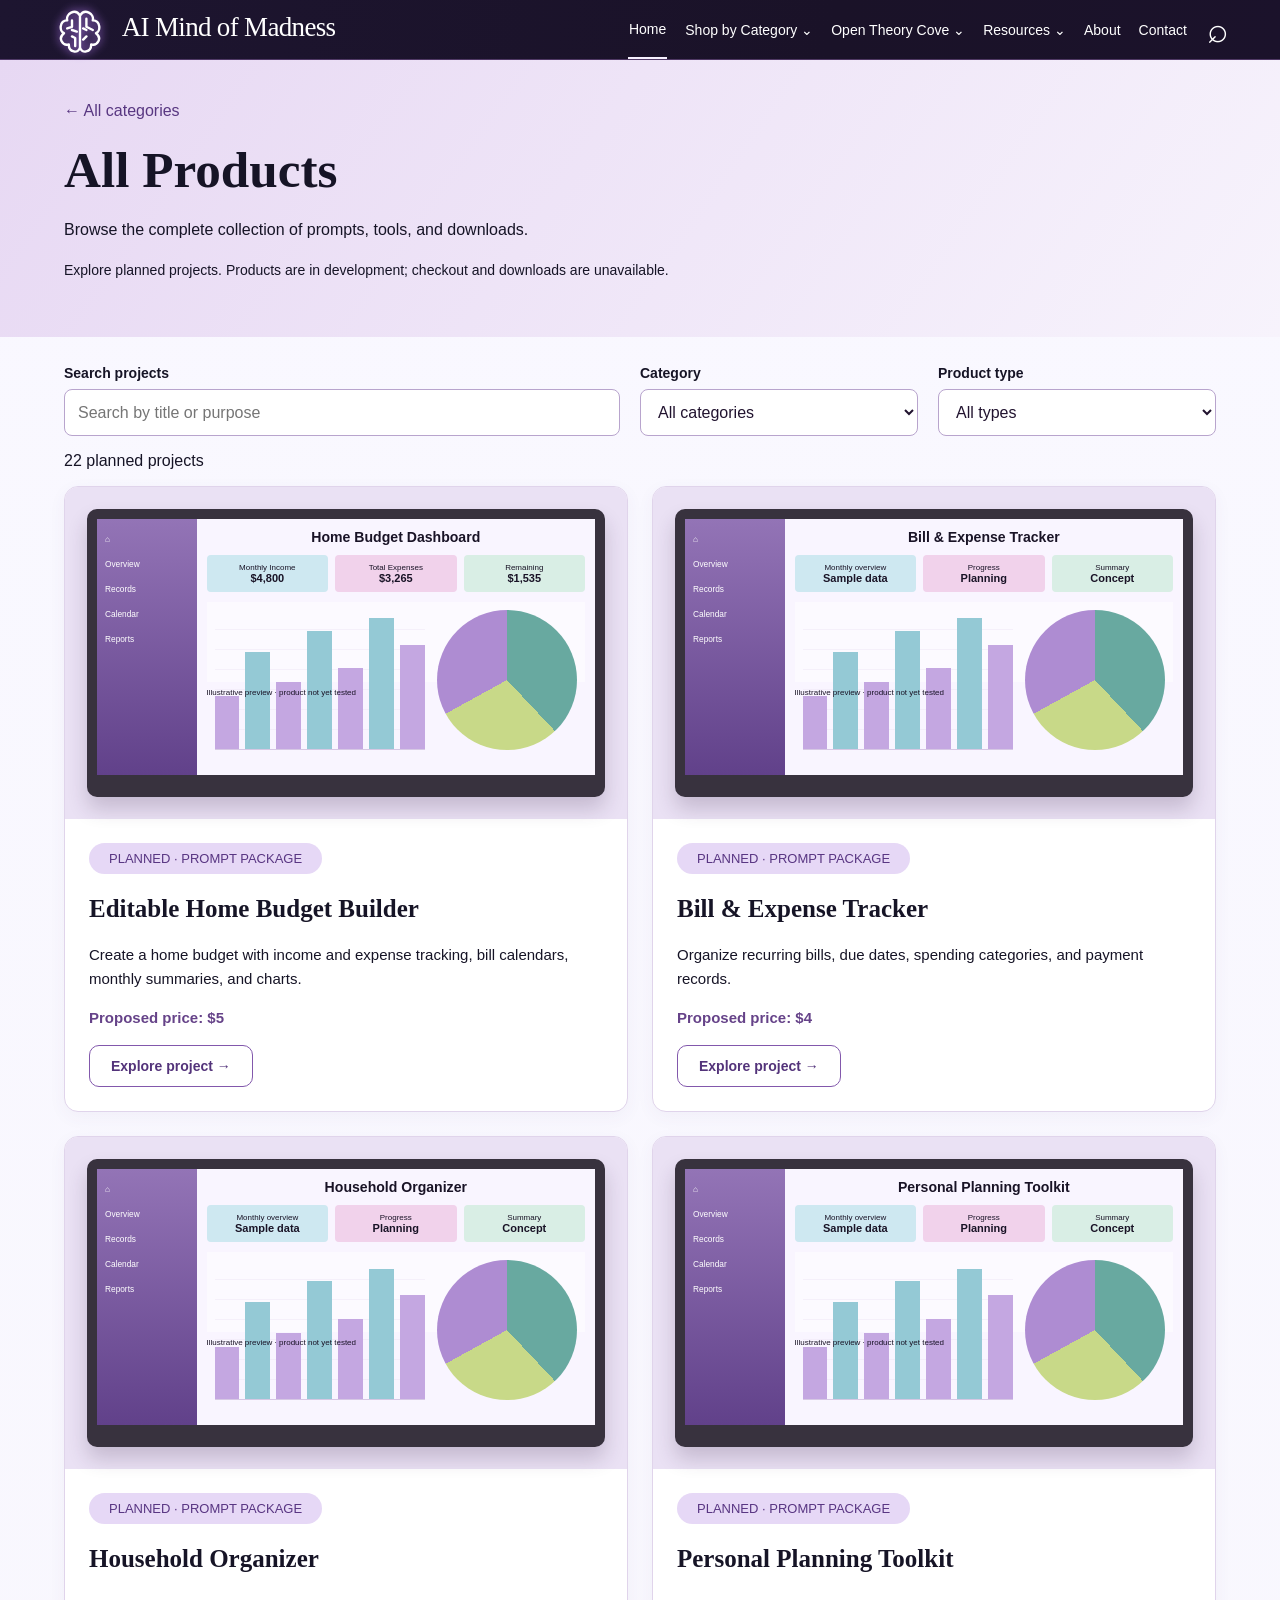
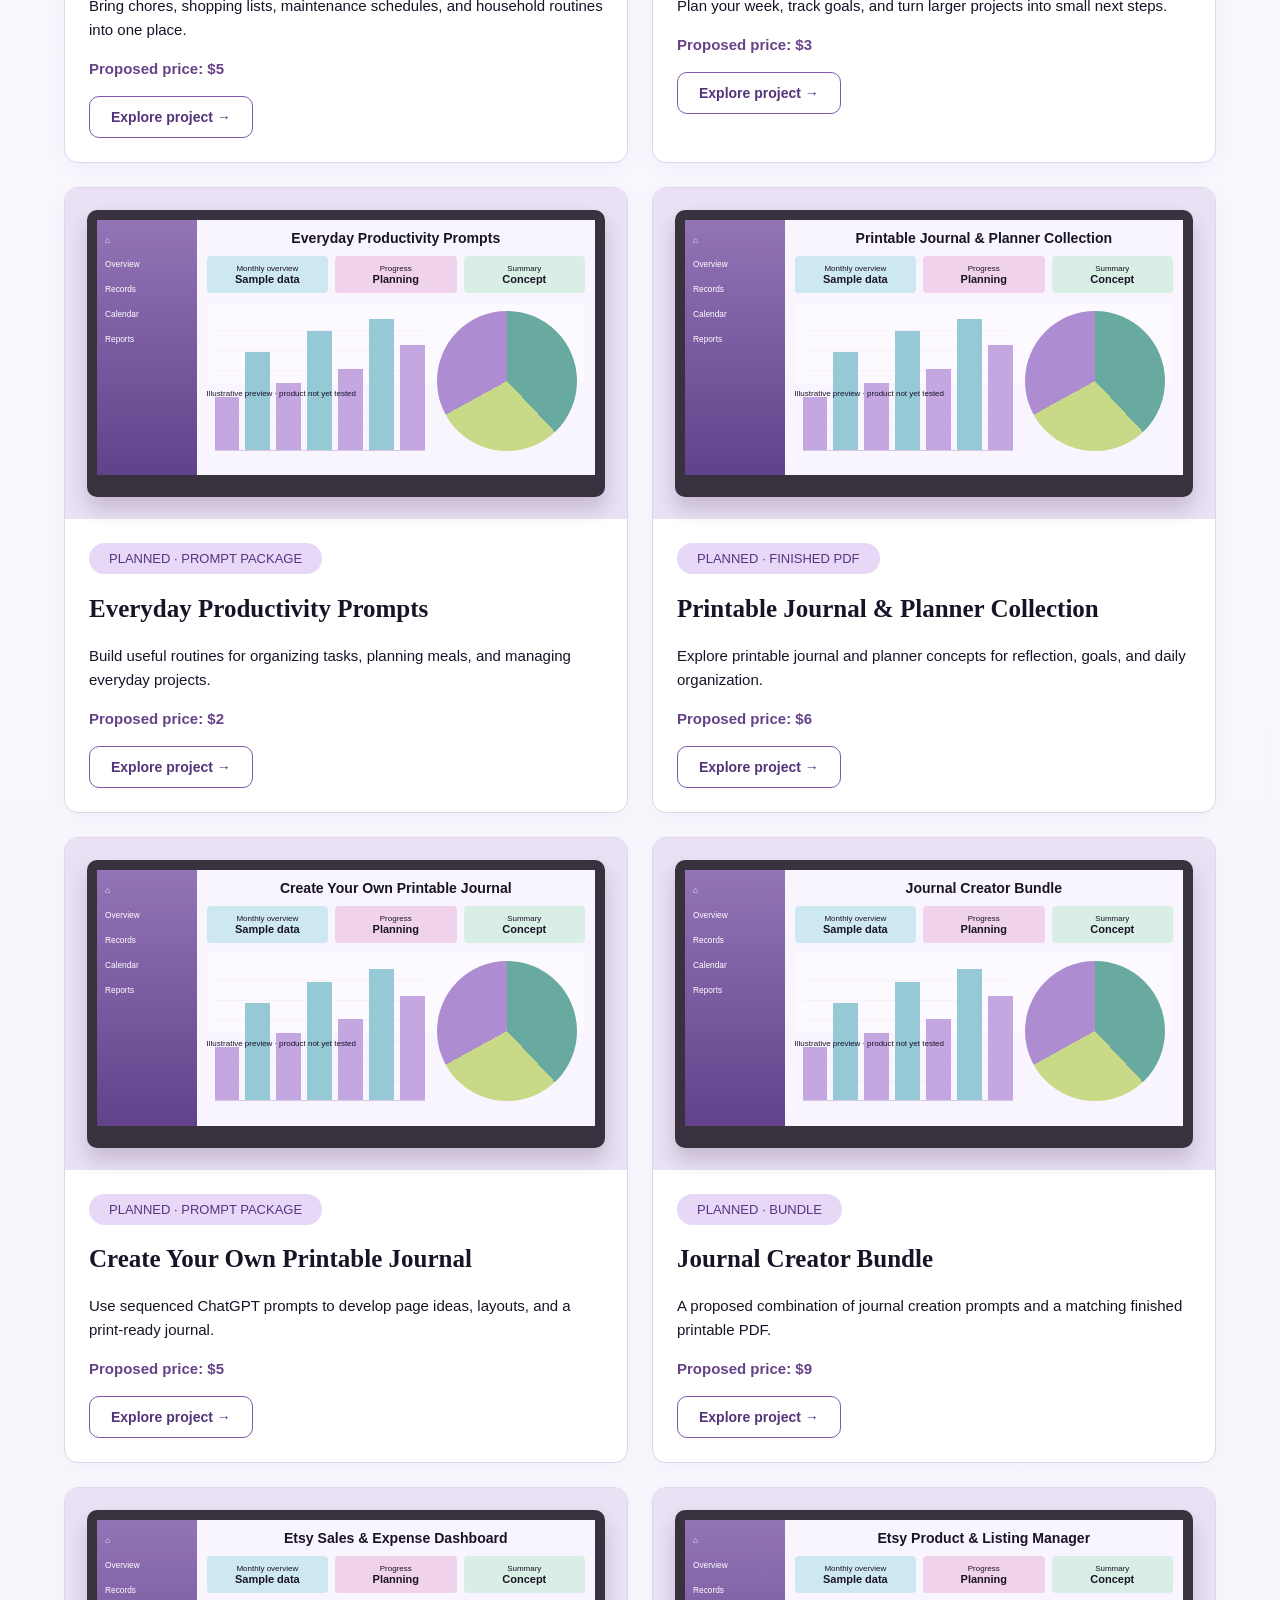
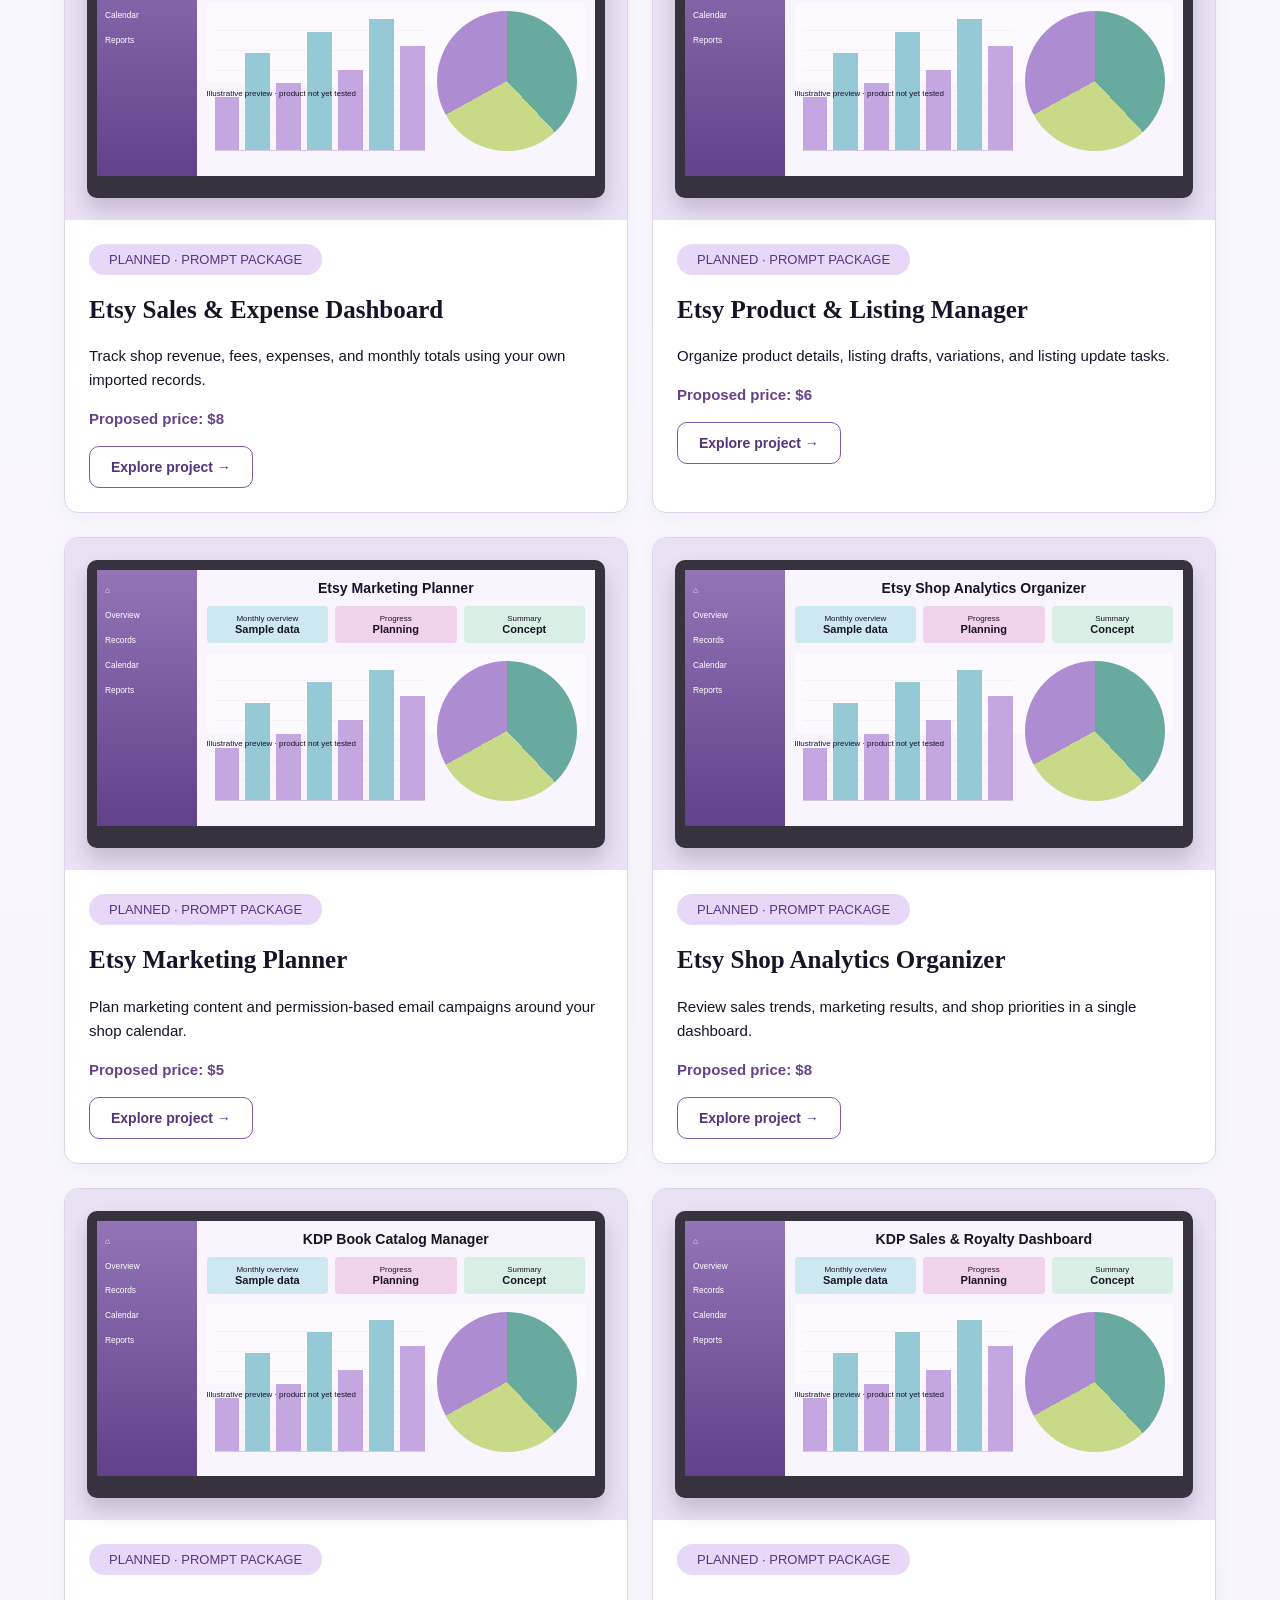
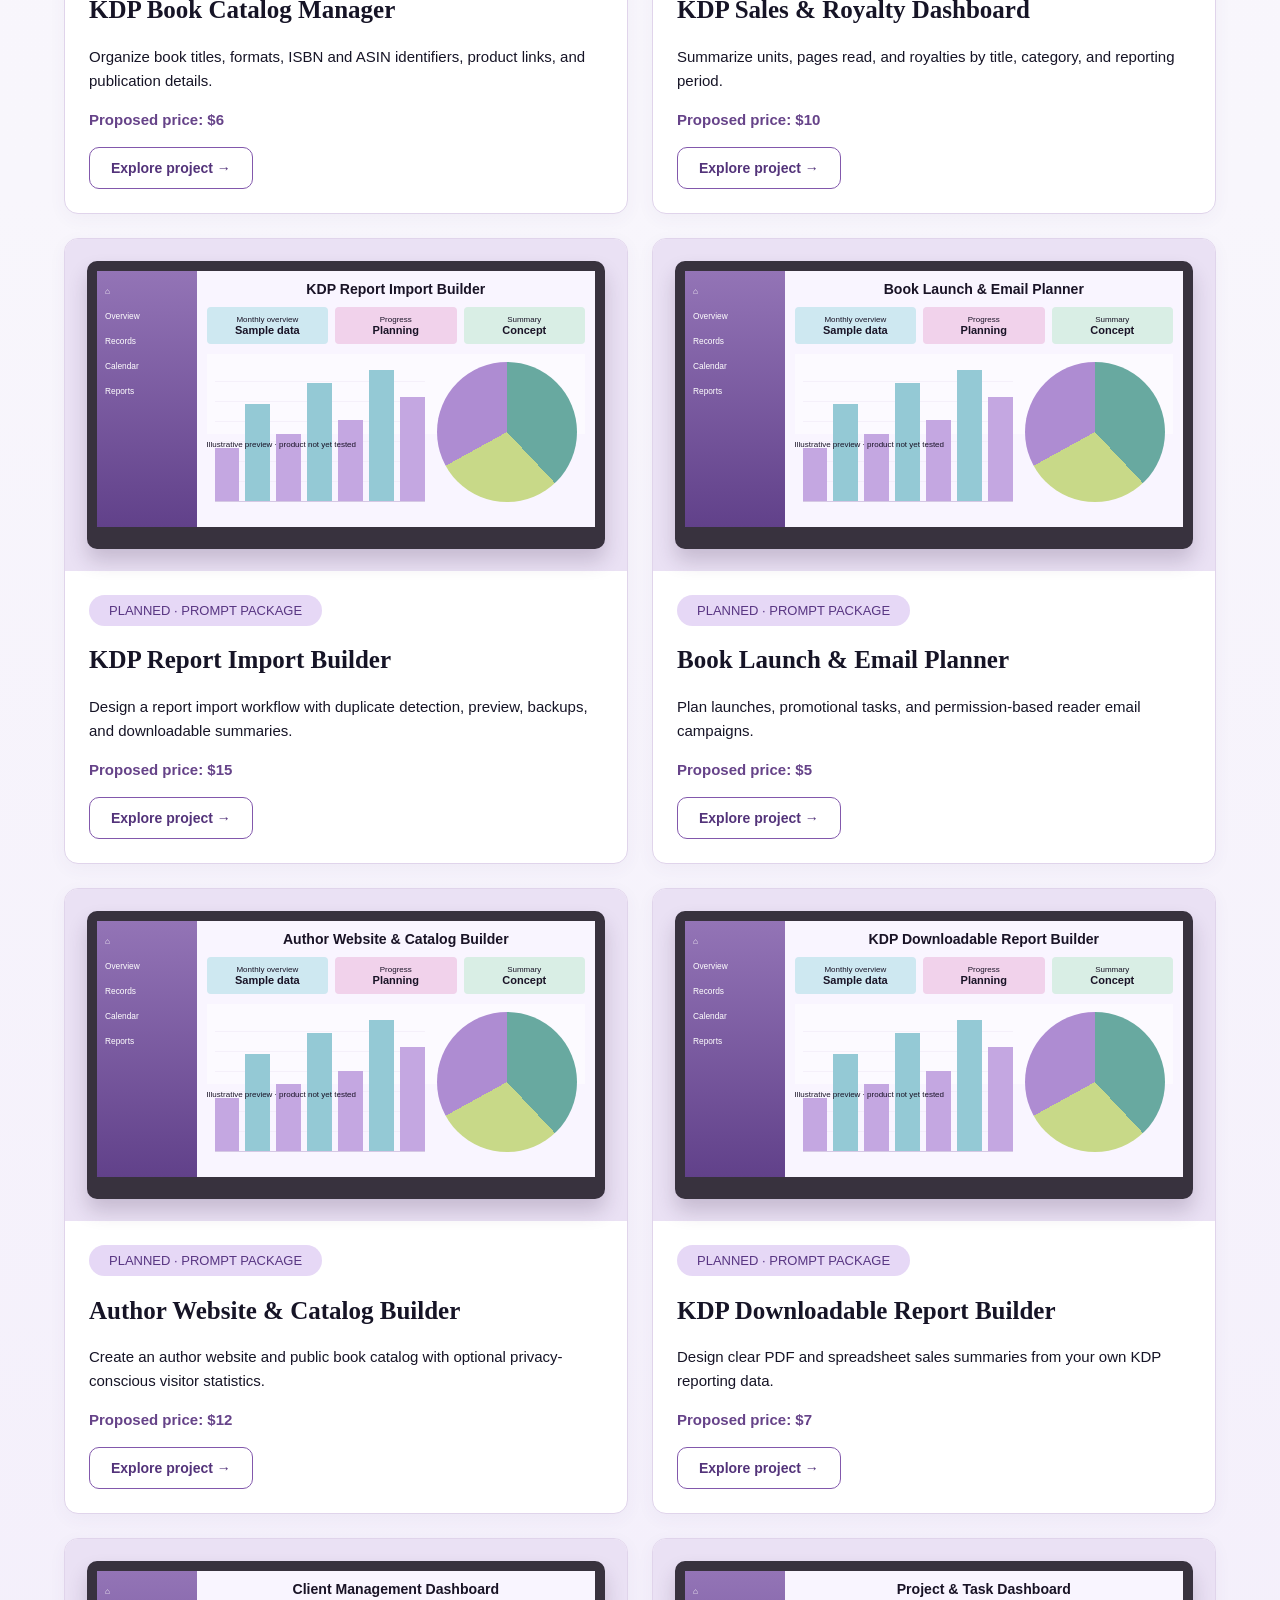
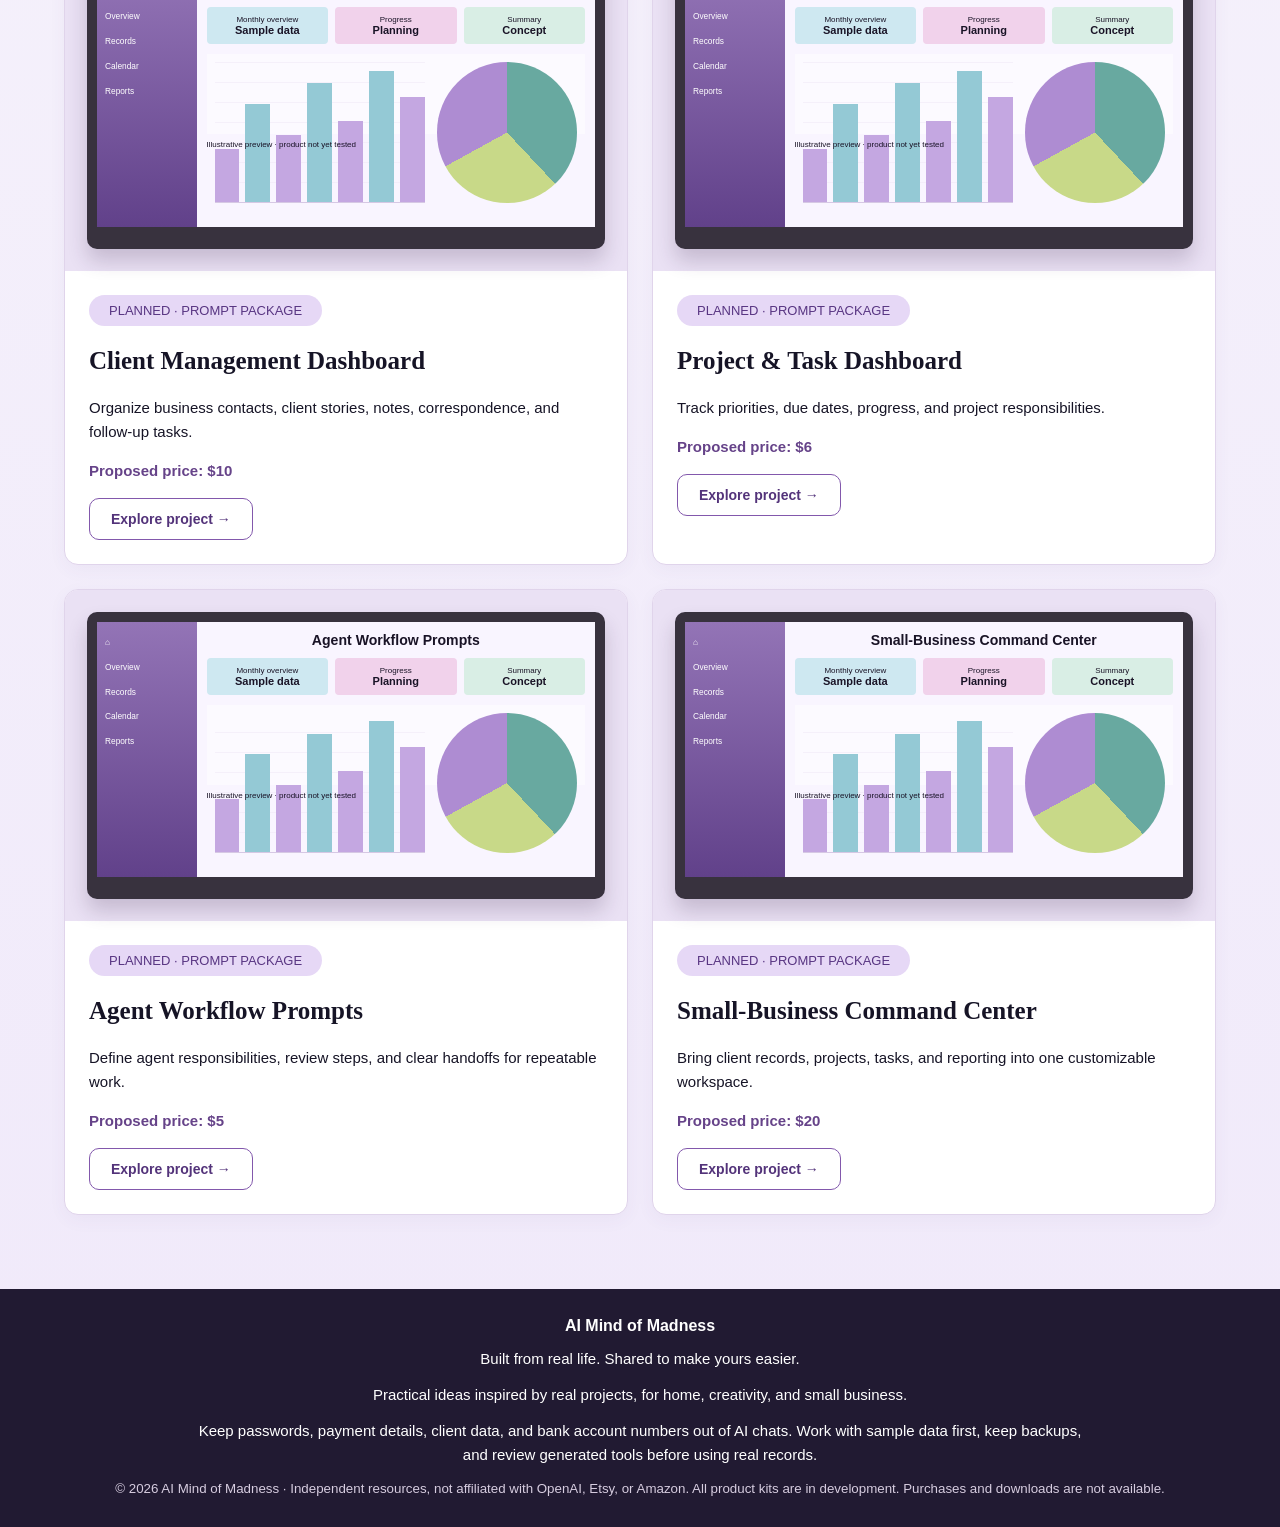
==== commit c1c47809: "Preserve image subjects and use final design assets: all-products.html" ====
--- a/all-products.html
+++ b/all-products.html
@@ -1 +1 @@
-<!doctype html><html lang="en"><head><meta charset="utf-8"><meta name="viewport" content="width=device-width,initial-scale=1"><title>All Products | AI Mind of Madness</title><meta name="description" content="Browse all practical prompts, printable projects and tool-building guides."><link rel="stylesheet" href="/style.css?v=approved3"><script src="/site.js?v=approved3" defer></script></head><body><a class="skip" href="#main">Skip to content</a><header class="top"><a class="brand" href="/"><span class="brain">✺</span> AI Mind of Madness</a><button class="menu-toggle" aria-expanded="false" aria-controls="nav">☰ <span class="sr">Open menu</span></button><nav id="nav" aria-label="Main menu"><a href="/">Home</a><div class="drop"><button class="dropbtn" aria-expanded="false">Shop by Category⌄</button><div class="dropdown"><a href="/household.html">Household Tools & Tips</a><a href="/open-theory-cove.html">Open Theory Cove</a><a href="/etsy-sellers.html">Etsy Sellers</a><a href="/amazon-kdp.html">Amazon KDP Sellers</a><a href="/business.html">Business & Productivity</a><a href="/all-products.html">All Products</a></div></div><a href="/open-theory-cove.html">Open Theory Cove</a><a href="/#how">Resources</a><a href="/#about">About</a><a href="mailto:mktvisibility@gmail.com">Contact</a></nav><span class="cart" title="Purchases not yet available">♧ <small>0</small></span></header><main id="main"><section class="inner-hero"><div class="inner-photo" style="background-image:url('https://images.unsplash.com/photo-1456324504439-367cee3b3c32?auto=format&fit=crop&w=1400&q=80')"></div><div class="inner-content"><a href="/#categories">← All categories</a><span class="eyebrow">EXPLORE THE COLLECTION</span><h1>All Products</h1><p>Browse all practical prompts, printable projects and tool-building guides.</p></div></section><section class="inner-body"><article class="product"><span class="pill">IN DEVELOPMENT · PREVIEW ONLY</span><h2>Explore the Collection</h2><p>Find a useful project to customize for your own home, creative work or business.</p><p class="price">Planned price: Varies</p><p>Product ZIP packages, full-size preview screenshots and finished PDF downloads will be added after testing. Checkout is intentionally disabled.</p></article><aside class="product"><h3>What a finished kit will include</h3><p>Sequenced prompts, setup instructions, editable design references, customization tips and troubleshooting steps.</p><h3>Protect your information</h3><p>Do not upload account numbers, passwords or other sensitive credentials. Never connect a personal bank account to a budget experiment.</p></aside></section></main><footer><strong>✺ AI Mind of Madness</strong><p>Built from real life. Shared to make yours easier.</p><small>© 2026 AI Mind of Madness. Independent project resources for ChatGPT users. Not affiliated with OpenAI. Product kits and checkout are not yet available.</small></footer></body></html>
+<!doctype html><html lang="en"><head><meta charset="utf-8"><meta name="viewport" content="width=device-width,initial-scale=1"><title>All Products | AI Mind of Madness</title><meta name="description" content="Browse all practical prompts, printable projects and tool-building guides."><link rel="stylesheet" href="/style.css?v=approved4"><script src="/site.js?v=approved4" defer></script></head><body><a class="skip" href="#main">Skip to content</a><header class="top"><a class="brand" href="/"><span class="brain">✺</span> AI Mind of Madness</a><button class="menu-toggle" aria-expanded="false" aria-controls="nav">☰ <span class="sr">Open menu</span></button><nav id="nav" aria-label="Main menu"><a href="/">Home</a><div class="drop"><button class="dropbtn" aria-expanded="false">Shop by Category⌄</button><div class="dropdown"><a href="/household.html">Household Tools & Tips</a><a href="/open-theory-cove.html">Open Theory Cove</a><a href="/etsy-sellers.html">Etsy Sellers</a><a href="/amazon-kdp.html">Amazon KDP Sellers</a><a href="/business.html">Business & Productivity</a><a href="/all-products.html">All Products</a></div></div><a href="/open-theory-cove.html">Open Theory Cove</a><a href="/#how">Resources</a><a href="/#about">About</a><a href="mailto:mktvisibility@gmail.com">Contact</a></nav><span class="cart" title="Purchases not yet available">♧ <small>0</small></span></header><main id="main"><section class="inner-hero"><div class="inner-photo" style="background-image:url('https://images.unsplash.com/photo-1456324504439-367cee3b3c32?auto=format&fit=crop&w=1400&q=80')"></div><div class="inner-content"><a href="/#categories">← All categories</a><span class="eyebrow">EXPLORE THE COLLECTION</span><h1>All Products</h1><p>Browse all practical prompts, printable projects and tool-building guides.</p></div></section><section class="inner-body"><article class="product"><span class="pill">IN DEVELOPMENT · PREVIEW ONLY</span><h2>Explore the Collection</h2><p>Find a useful project to customize for your own home, creative work or business.</p><p class="price">Planned price: Varies</p><p>Product ZIP packages, full-size preview screenshots and finished PDF downloads will be added after testing. Checkout is intentionally disabled.</p></article><aside class="product"><h3>What a finished kit will include</h3><p>Sequenced prompts, setup instructions, editable design references, customization tips and troubleshooting steps.</p><h3>Protect your information</h3><p>Do not upload account numbers, passwords or other sensitive credentials. Never connect a personal bank account to a budget experiment.</p></aside></section></main><footer><strong>✺ AI Mind of Madness</strong><p>Built from real life. Shared to make yours easier.</p><small>© 2026 AI Mind of Madness. Independent project resources for ChatGPT users. Not affiliated with OpenAI. Product kits and checkout are not yet available.</small></footer></body></html>
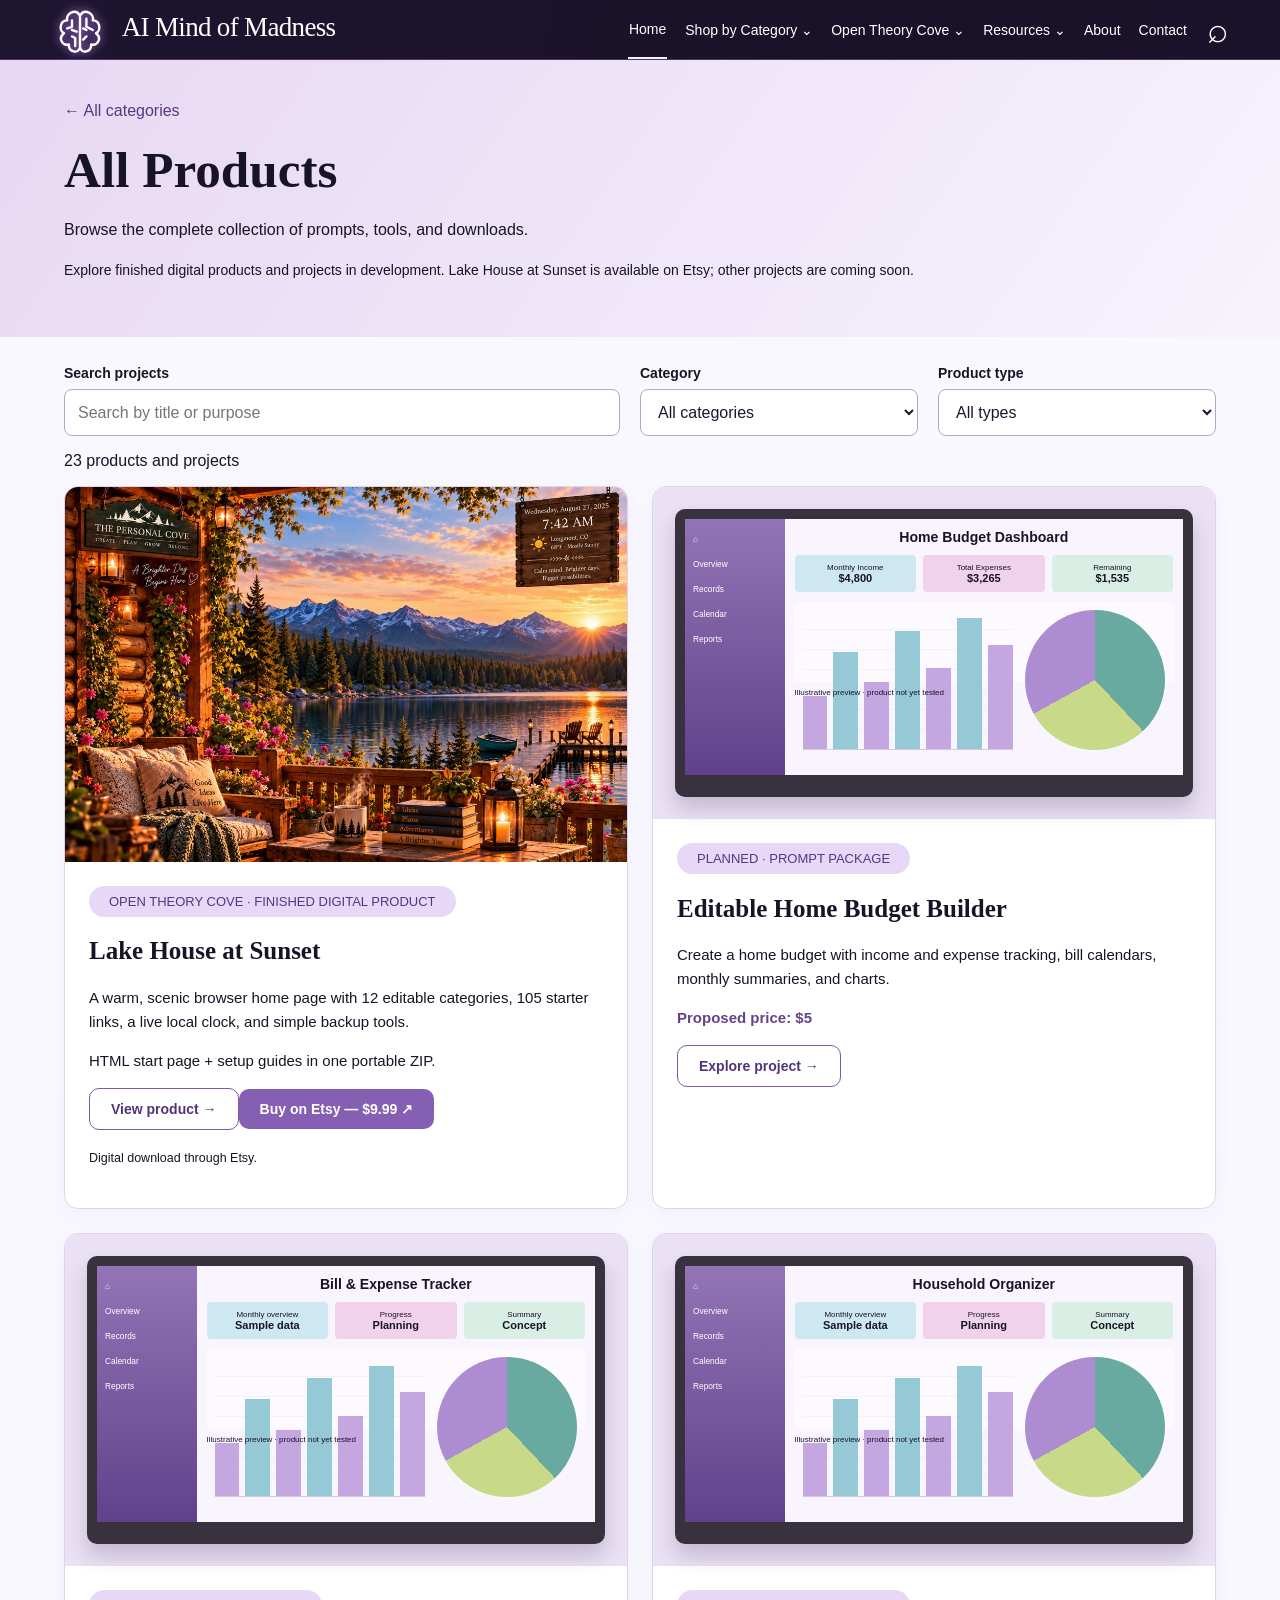
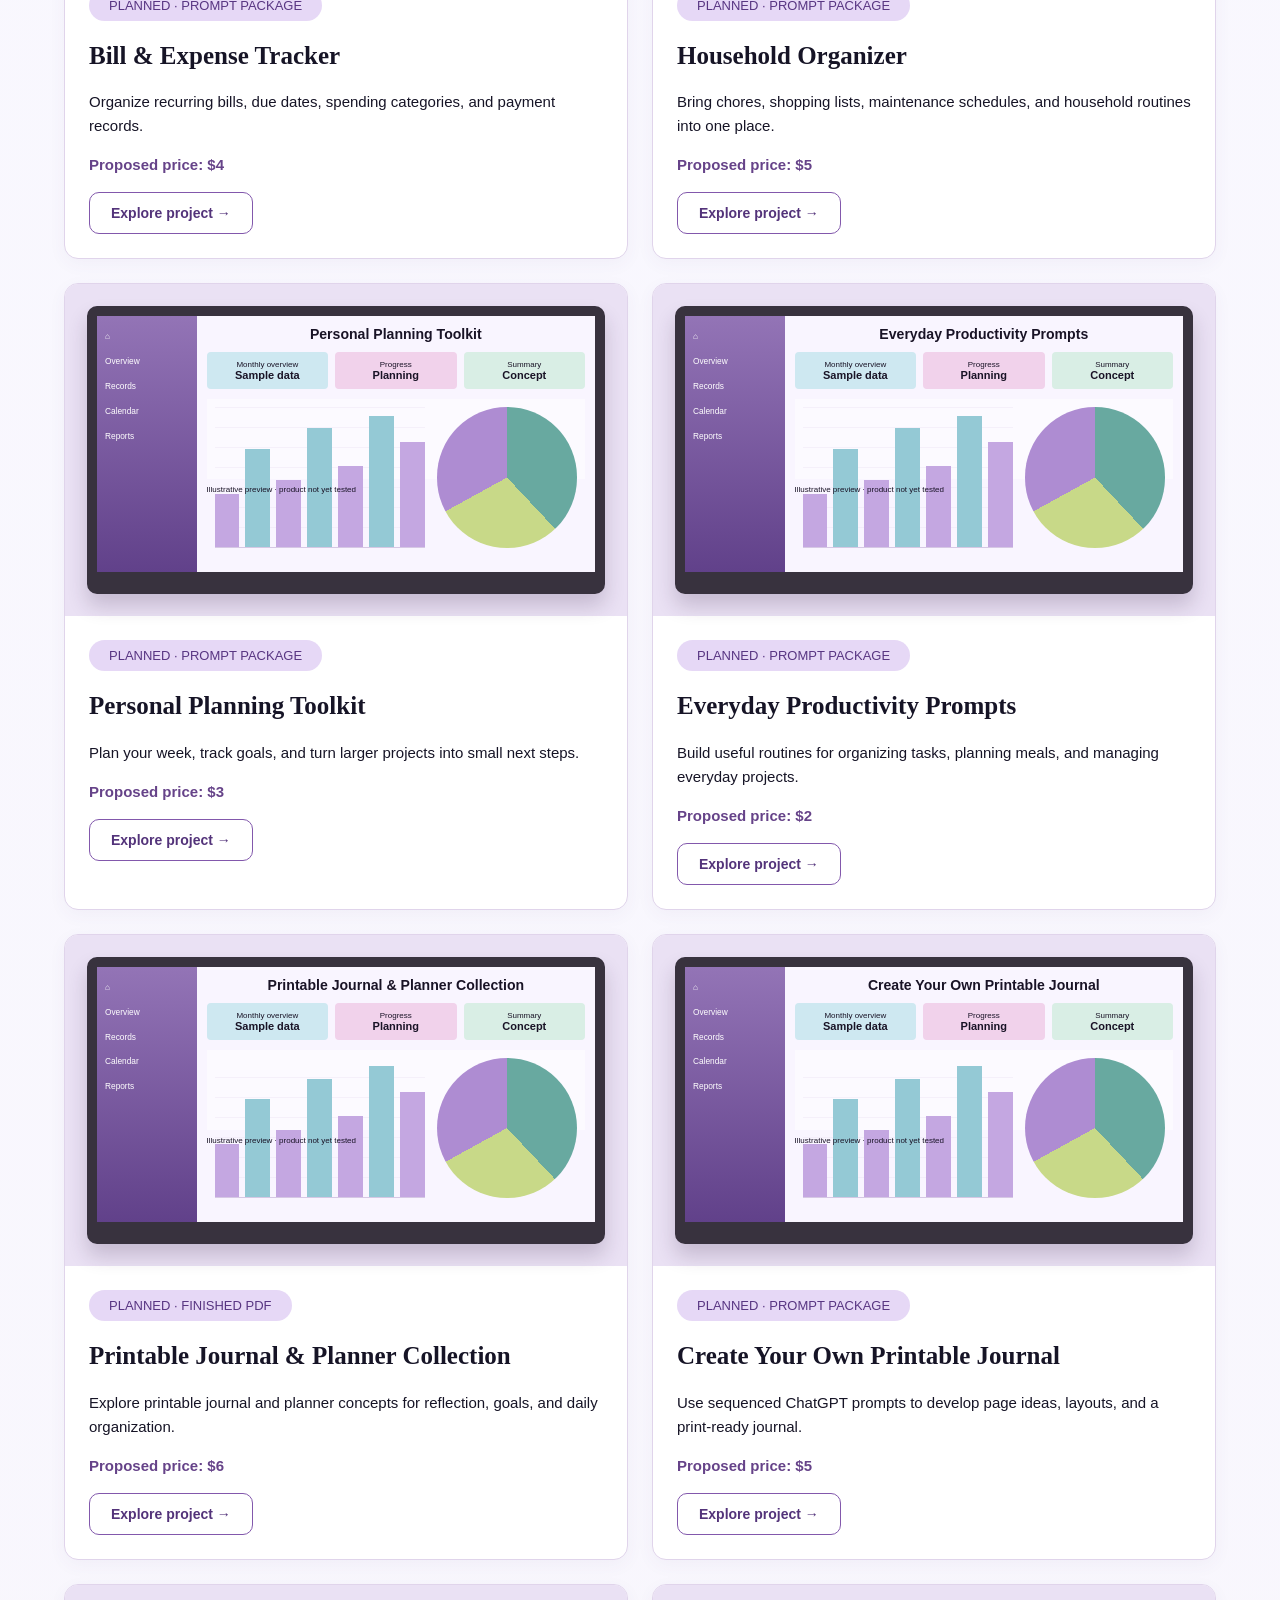
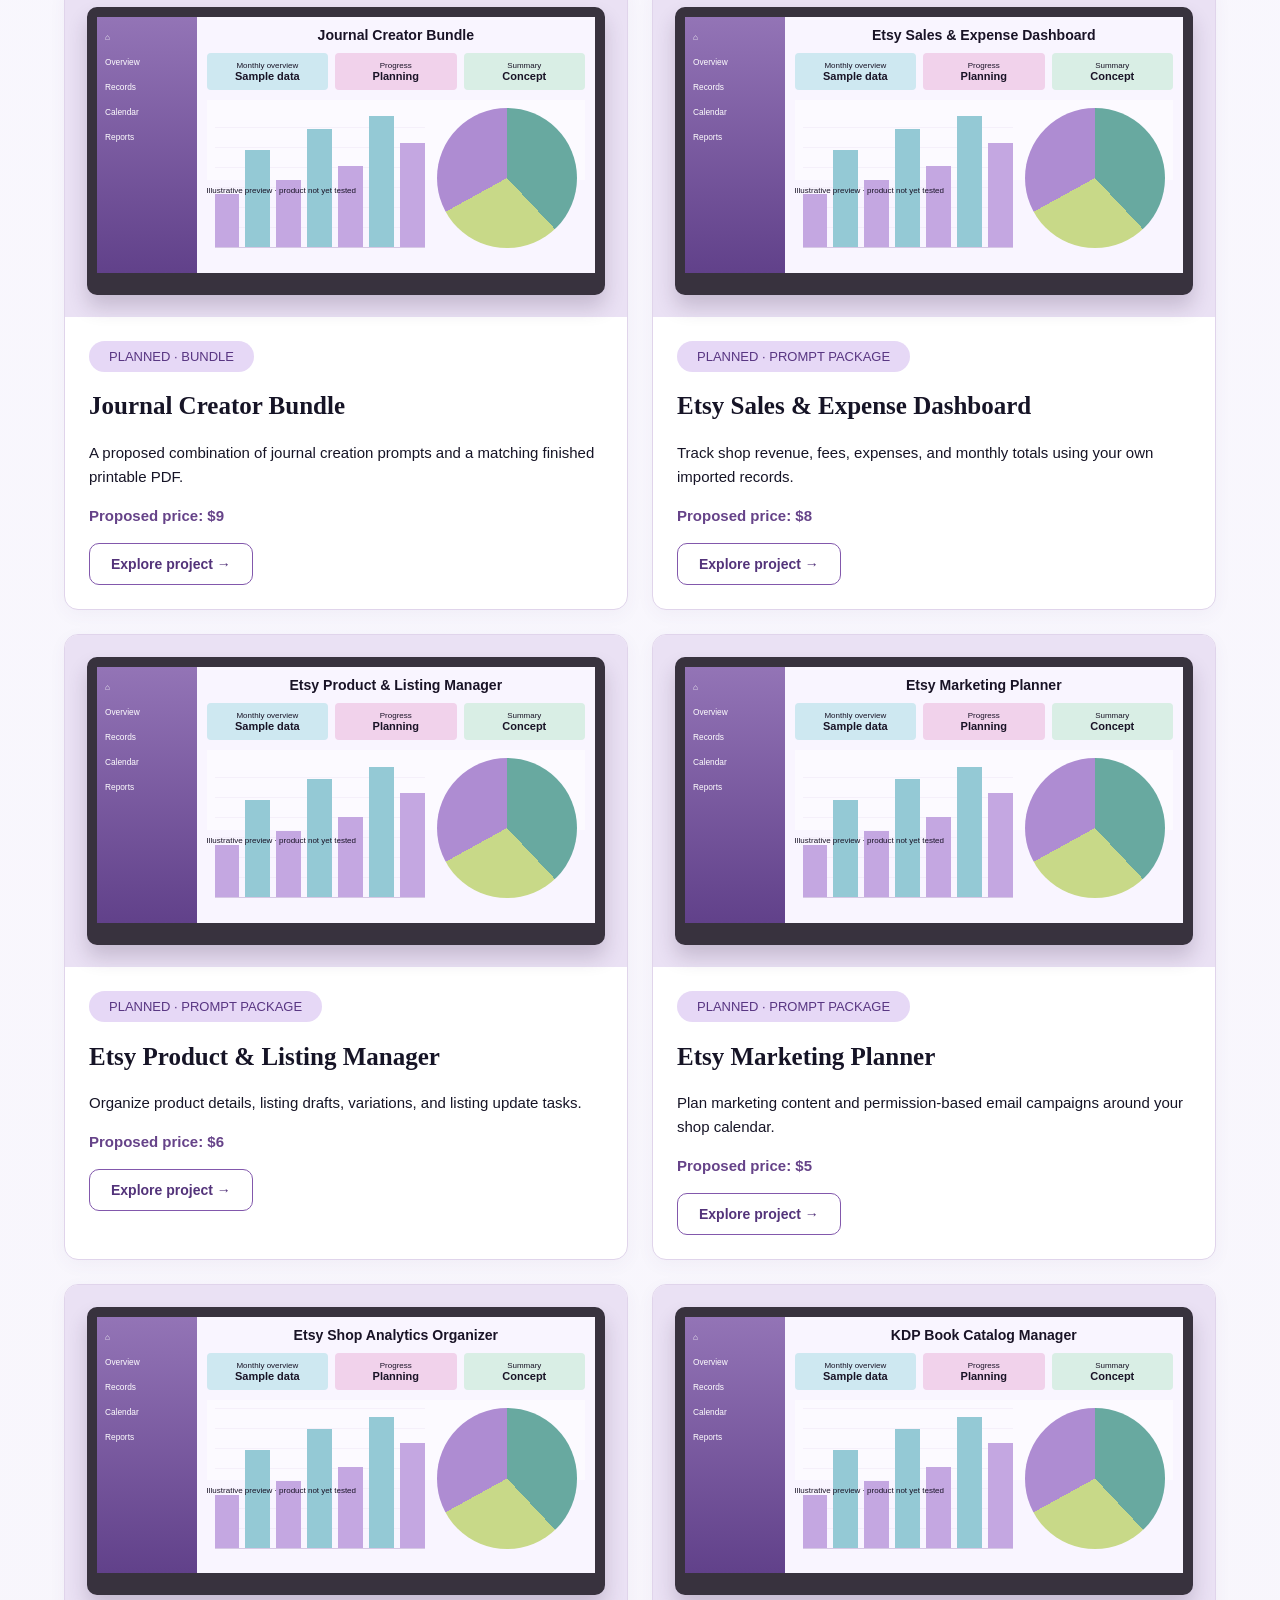
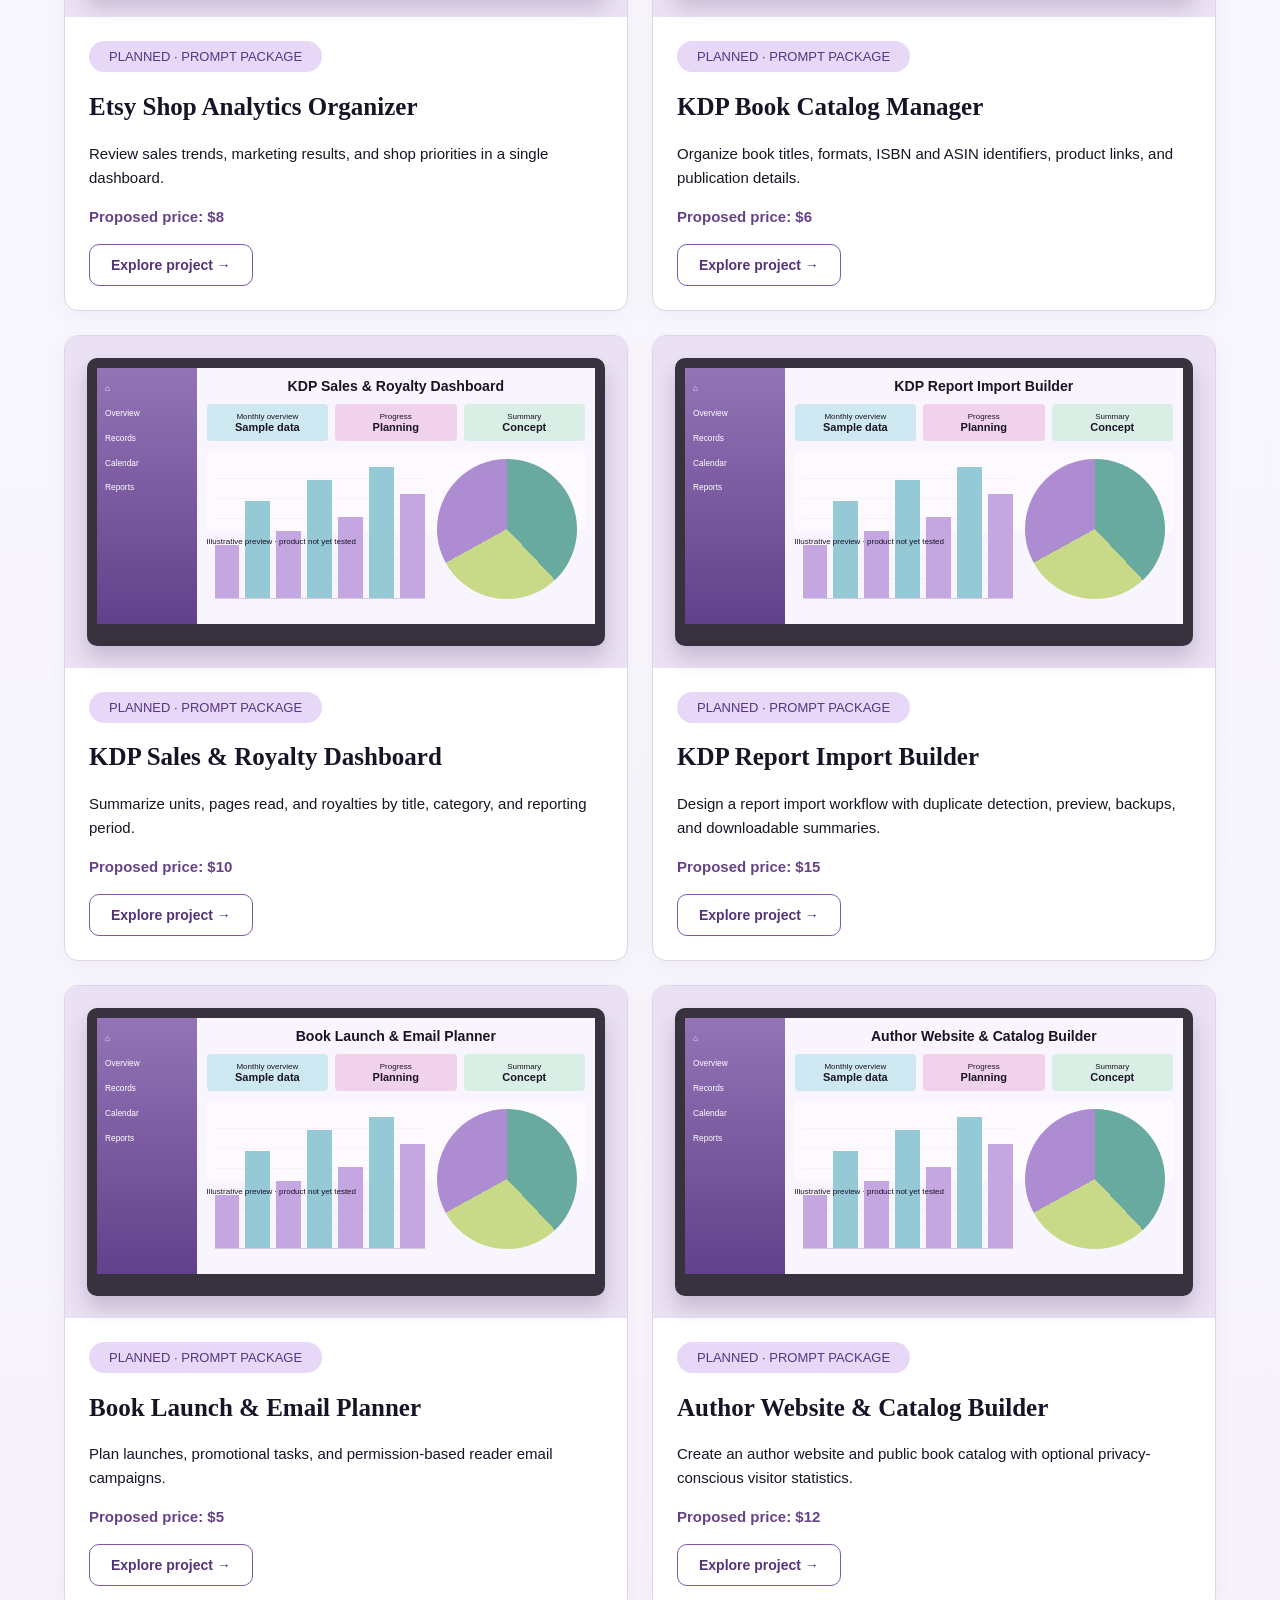
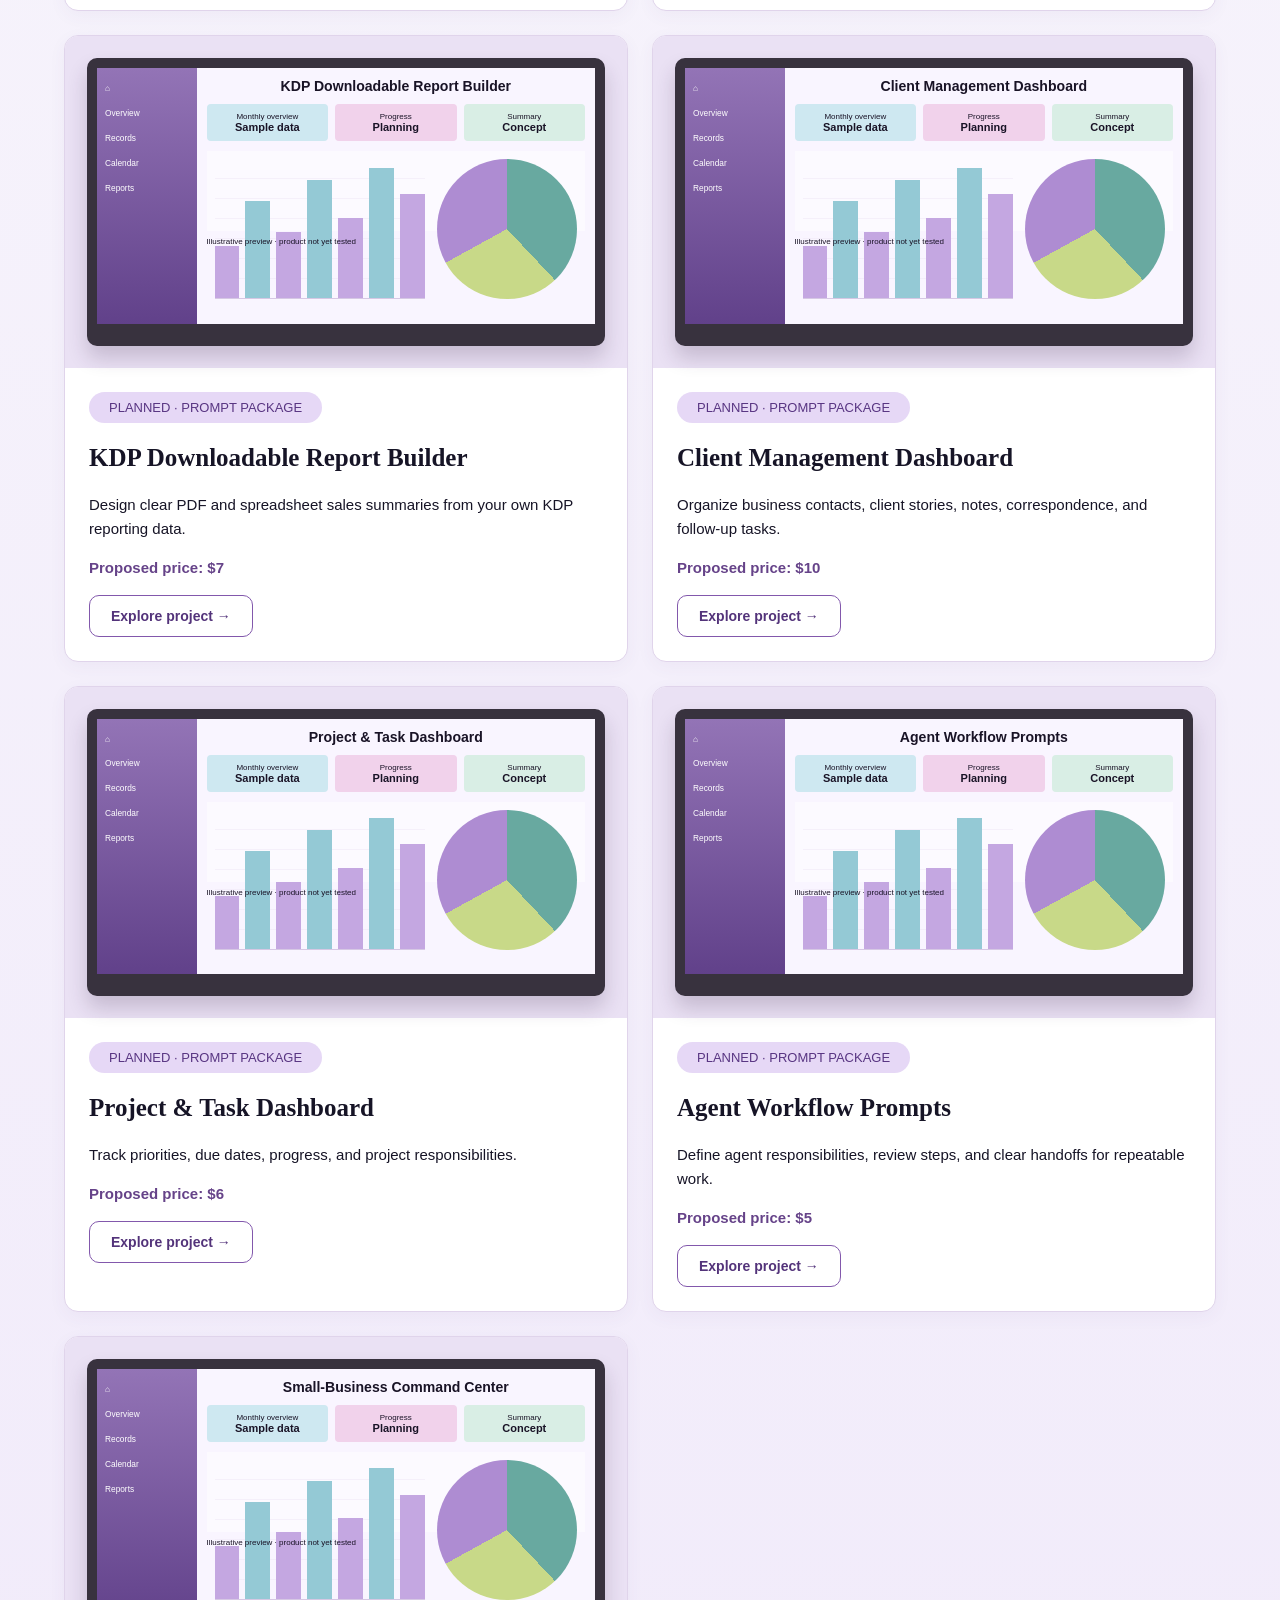
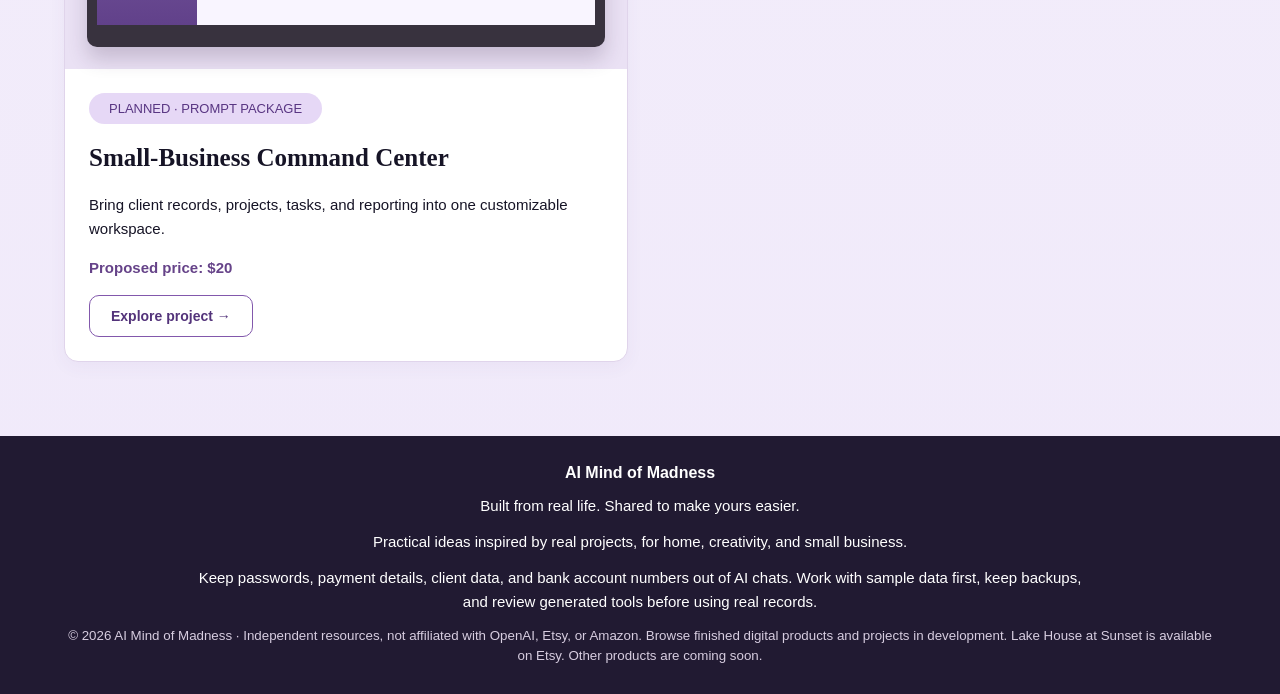
==== commit 2f58ec6f: "Add Sea Turtle Sanctuary product, previews and catalog links" ====
--- a/all-products.html
+++ b/all-products.html
@@ -1 +1 @@
-<!doctype html><html lang="en"><head><meta charset="utf-8"><meta name="viewport" content="width=device-width,initial-scale=1"><title>All Products | AI Mind of Madness</title><meta name="description" content="Browse all practical prompts, printable projects and tool-building guides."><link rel="stylesheet" href="/style.css?v=approved4"><script src="/site.js?v=approved4" defer></script></head><body><a class="skip" href="#main">Skip to content</a><header class="top"><a class="brand" href="/"><span class="brain">✺</span> AI Mind of Madness</a><button class="menu-toggle" aria-expanded="false" aria-controls="nav">☰ <span class="sr">Open menu</span></button><nav id="nav" aria-label="Main menu"><a href="/">Home</a><div class="drop"><button class="dropbtn" aria-expanded="false">Shop by Category⌄</button><div class="dropdown"><a href="/household.html">Household Tools & Tips</a><a href="/open-theory-cove.html">Open Theory Cove</a><a href="/etsy-sellers.html">Etsy Sellers</a><a href="/amazon-kdp.html">Amazon KDP Sellers</a><a href="/business.html">Business & Productivity</a><a href="/all-products.html">All Products</a></div></div><a href="/open-theory-cove.html">Open Theory Cove</a><a href="/#how">Resources</a><a href="/#about">About</a><a href="mailto:mktvisibility@gmail.com">Contact</a></nav><span class="cart" title="Purchases not yet available">♧ <small>0</small></span></header><main id="main"><section class="inner-hero"><div class="inner-photo" style="background-image:url('https://images.unsplash.com/photo-1456324504439-367cee3b3c32?auto=format&fit=crop&w=1400&q=80')"></div><div class="inner-content"><a href="/#categories">← All categories</a><span class="eyebrow">EXPLORE THE COLLECTION</span><h1>All Products</h1><p>Browse all practical prompts, printable projects and tool-building guides.</p></div></section><section class="inner-body"><article class="product"><span class="pill">IN DEVELOPMENT · PREVIEW ONLY</span><h2>Explore the Collection</h2><p>Find a useful project to customize for your own home, creative work or business.</p><p class="price">Planned price: Varies</p><p>Product ZIP packages, full-size preview screenshots and finished PDF downloads will be added after testing. Checkout is intentionally disabled.</p></article><aside class="product"><h3>What a finished kit will include</h3><p>Sequenced prompts, setup instructions, editable design references, customization tips and troubleshooting steps.</p><h3>Protect your information</h3><p>Do not upload account numbers, passwords or other sensitive credentials. Never connect a personal bank account to a budget experiment.</p></aside></section></main><footer><strong>✺ AI Mind of Madness</strong><p>Built from real life. Shared to make yours easier.</p><small>© 2026 AI Mind of Madness. Independent project resources for ChatGPT users. Not affiliated with OpenAI. Product kits and checkout are not yet available.</small></footer></body></html>
+<!doctype html><html lang="en"><head><meta charset="utf-8"><meta name="viewport" content="width=device-width,initial-scale=1"><title>All Products | AI Mind of Madness</title><meta name="description" content="Browse all practical prompts, printable projects and tool-building guides."><link rel="stylesheet" href="/style.css?v=approved5"><script src="/site.js?v=approved5" defer></script></head><body><a class="skip" href="#main">Skip to content</a><header class="top"><a class="brand" href="/"><span class="brain">✺</span> AI Mind of Madness</a><button class="menu-toggle" aria-expanded="false" aria-controls="nav">☰ <span class="sr">Open menu</span></button><nav id="nav" aria-label="Main menu"><a href="/">Home</a><div class="drop"><button class="dropbtn" aria-expanded="false">Shop by Category⌄</button><div class="dropdown"><a href="/household.html">Household Tools & Tips</a><a href="/open-theory-cove.html">Open Theory Cove</a><a href="/etsy-sellers.html">Etsy Sellers</a><a href="/amazon-kdp.html">Amazon KDP Sellers</a><a href="/business.html">Business & Productivity</a><a href="/all-products.html">All Products</a></div></div><a href="/open-theory-cove.html">Open Theory Cove</a><a href="/#how">Resources</a><a href="/#about">About</a><a href="mailto:mktvisibility@gmail.com">Contact</a></nav><span class="cart" title="Purchases not yet available">♧ <small>0</small></span></header><main id="main"><section class="inner-hero"><div class="inner-photo" style="background-image:url('https://images.unsplash.com/photo-1456324504439-367cee3b3c32?auto=format&fit=crop&w=1400&q=80')"></div><div class="inner-content"><a href="/#categories">← All categories</a><span class="eyebrow">EXPLORE THE COLLECTION</span><h1>All Products</h1><p>Browse all practical prompts, printable projects and tool-building guides.</p></div></section><section class="inner-body"><article class="product"><a href="sea-turtle-sanctuary.html"><img src="assets/products/sea-turtle-office.jpg" alt="Sea Turtle Sanctuary on a home-office monitor beside Etsy" loading="lazy" style="display:block;width:100%;height:auto;border-radius:12px"></a><h2>Sea Turtle Sanctuary</h2><p>A tropical browser home page with 12 editable categories, 120 starter links, editable quick shortcuts, Google search, a live local clock, and backup tools.</p><p>Digital ZIP download · The Personal Cove Collection</p><a class="btn" href="sea-turtle-sanctuary.html">View product →</a> <a class="btn" href="https://opentheorycove.etsy.com/listing/4607941003" target="_blank" rel="noopener noreferrer">Buy on Etsy ↗</a></article><article class="product"><span class="pill">IN DEVELOPMENT · PREVIEW ONLY</span><h2>Explore the Collection</h2><p>Find a useful project to customize for your own home, creative work or business.</p><p class="price">Planned price: Varies</p><p>Product ZIP packages, full-size preview screenshots and finished PDF downloads will be added after testing. Checkout is intentionally disabled.</p></article><aside class="product"><h3>What a finished kit will include</h3><p>Sequenced prompts, setup instructions, editable design references, customization tips and troubleshooting steps.</p><h3>Protect your information</h3><p>Do not upload account numbers, passwords or other sensitive credentials. Never connect a personal bank account to a budget experiment.</p></aside></section></main><footer><strong>✺ AI Mind of Madness</strong><p>Built from real life. Shared to make yours easier.</p><small>© 2026 AI Mind of Madness. Independent project resources for ChatGPT users. Not affiliated with OpenAI. Product kits and checkout are not yet available.</small></footer></body></html>
